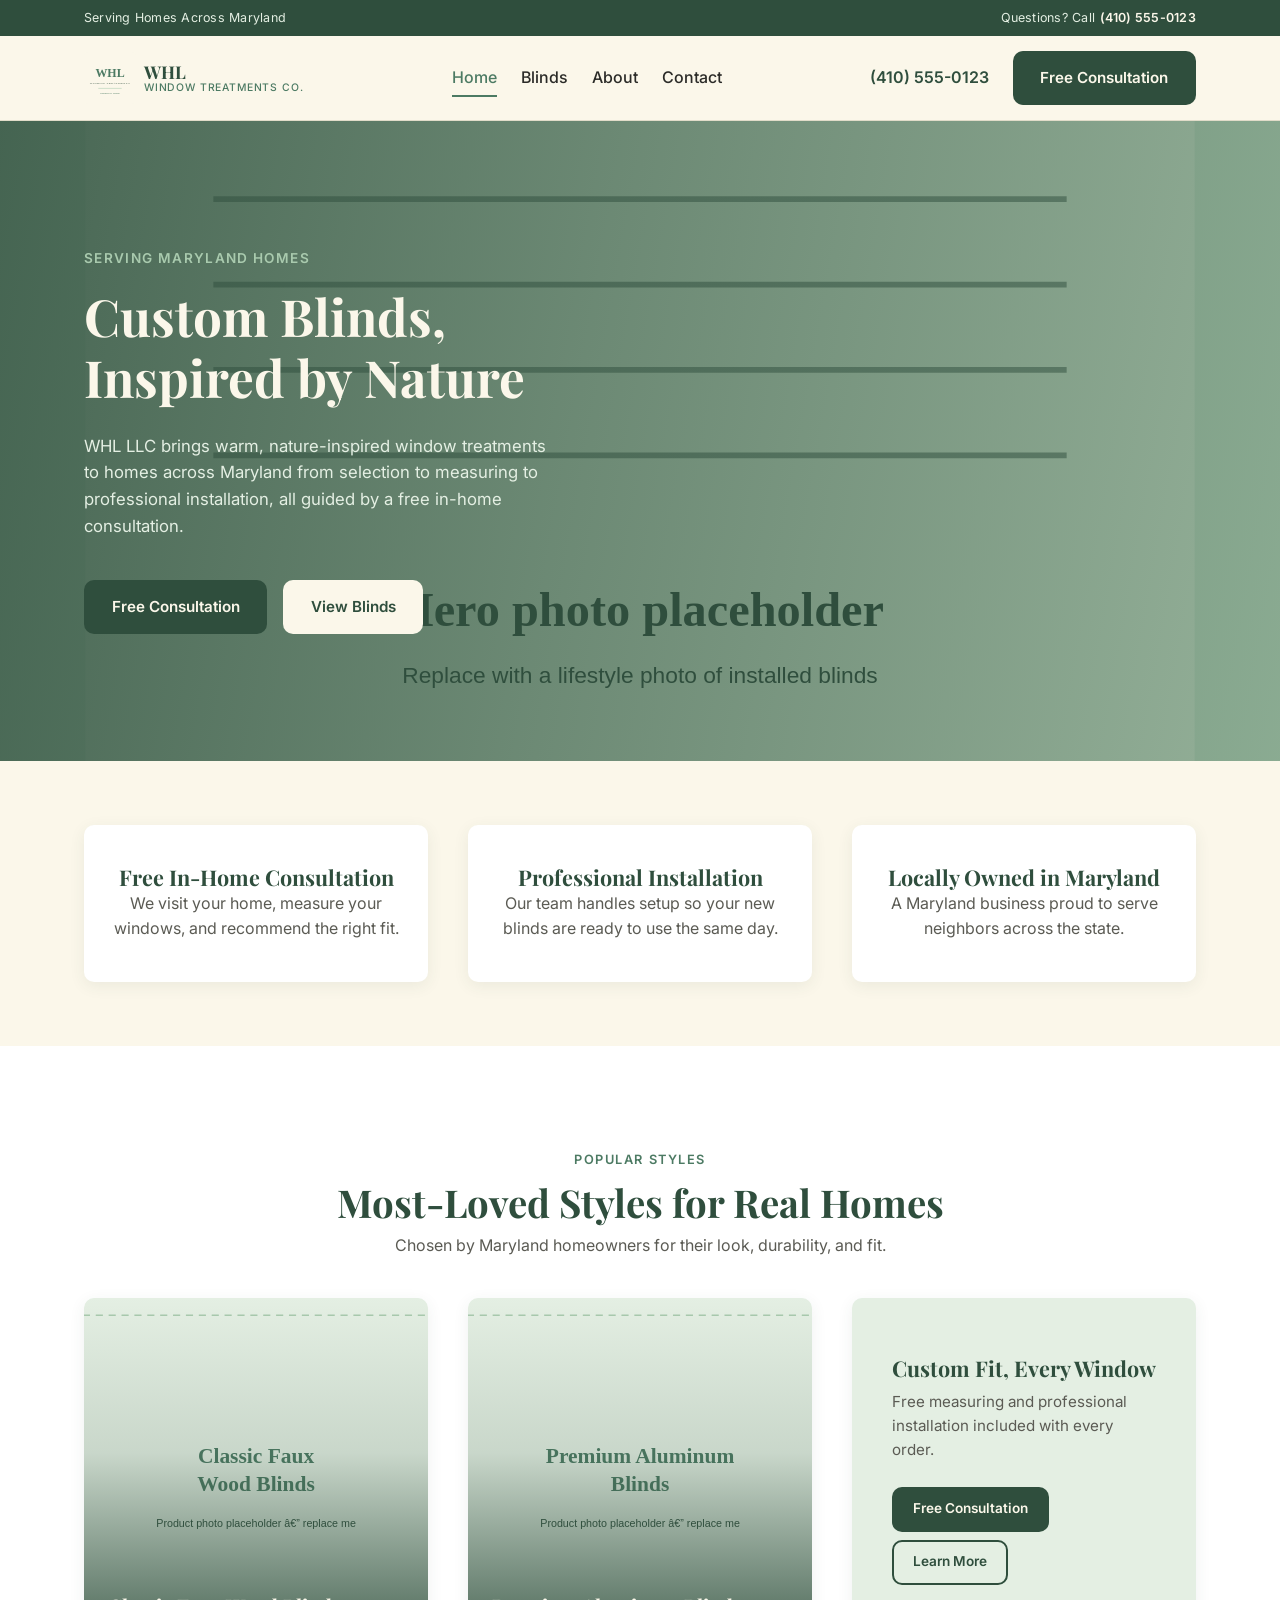
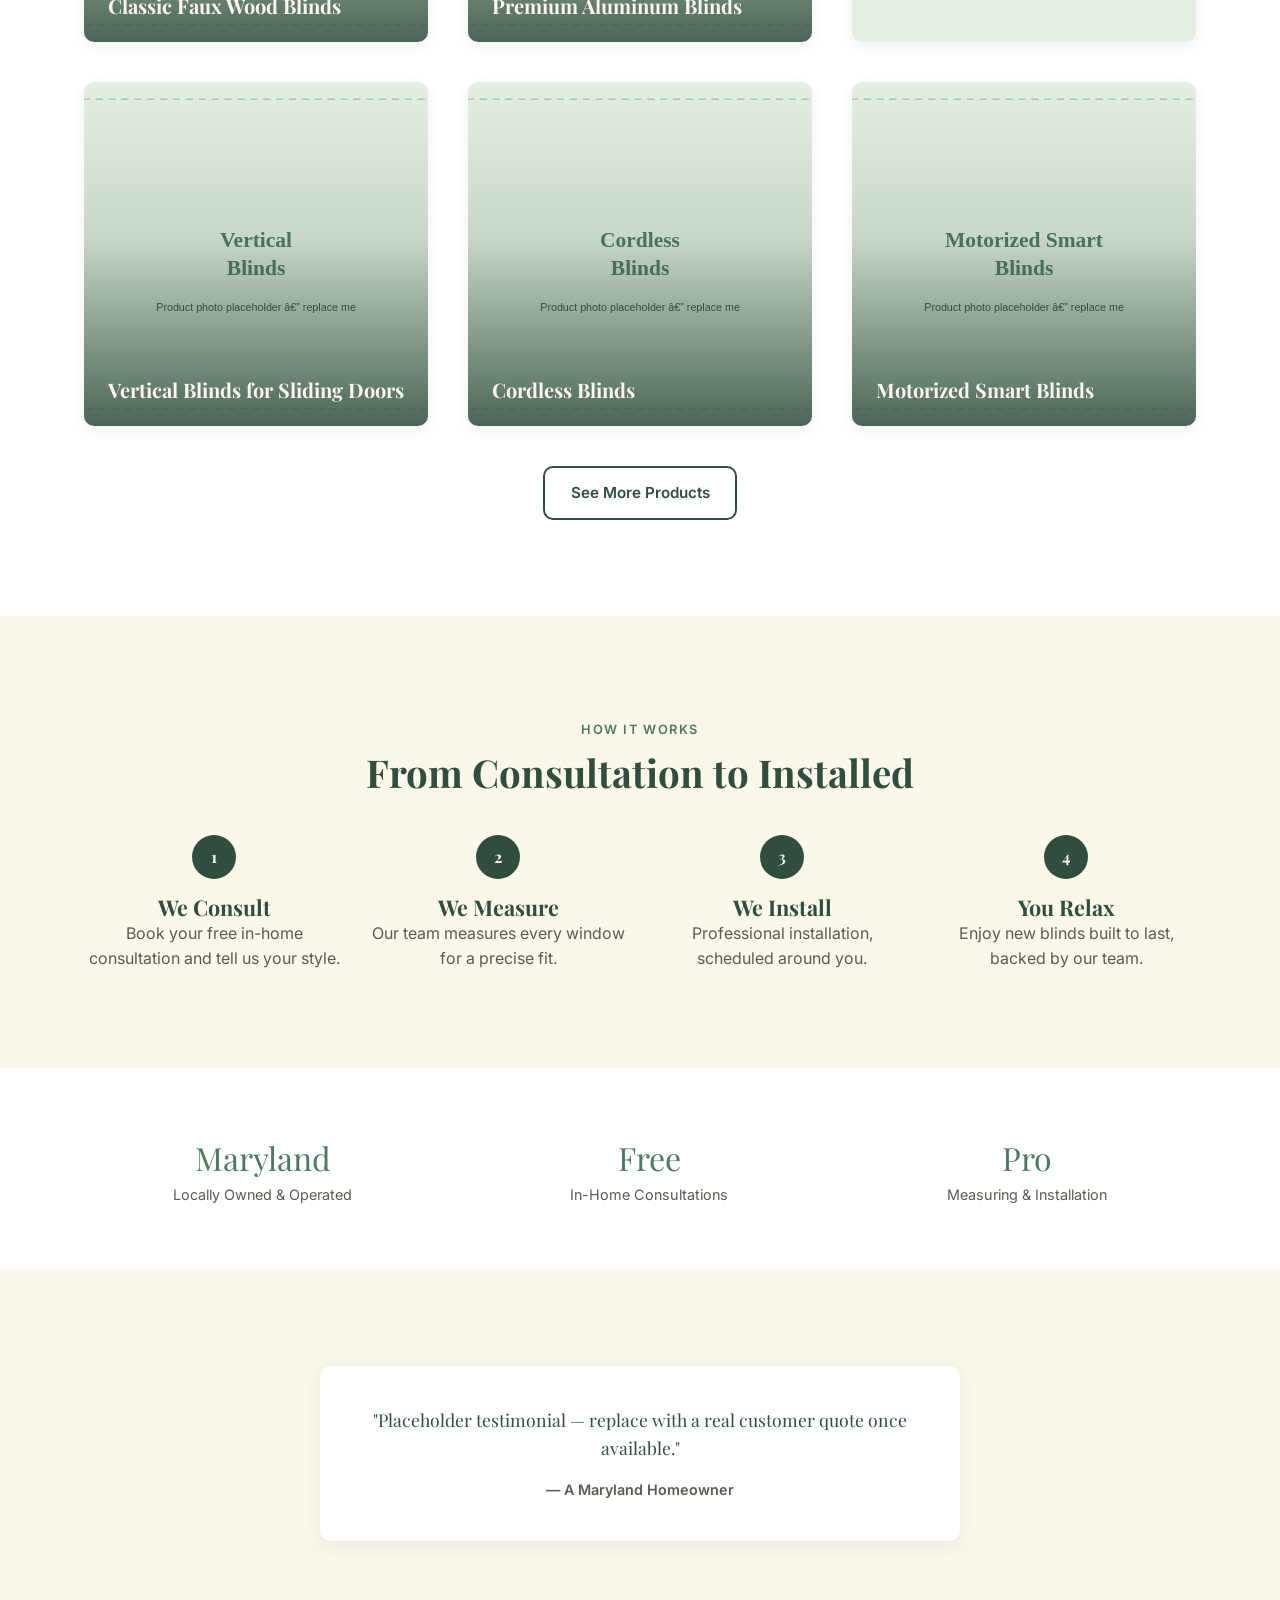
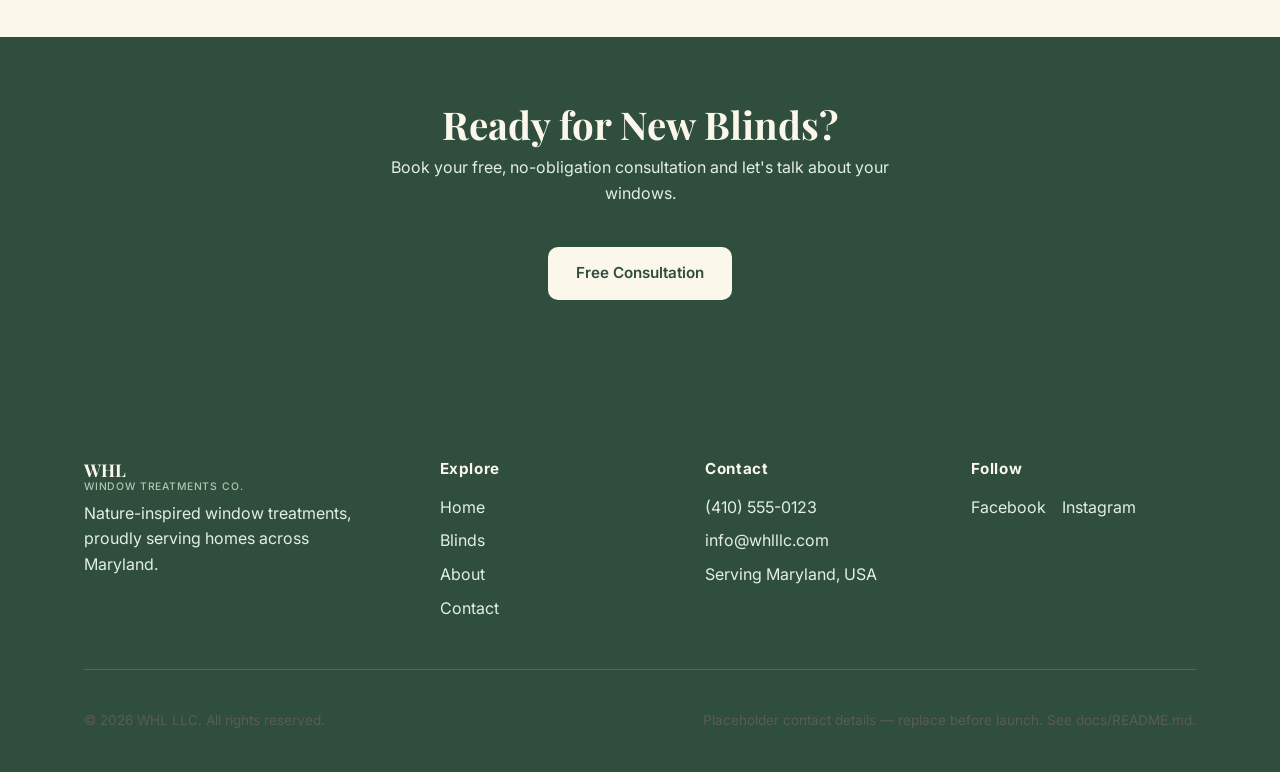
==== index.html @ 447fb85e "Redesign homepage featured section as a photo-tile gallery Replaces the simple product-card grid wit" ====
<!DOCTYPE html>
<html lang="en">
<head>
  <meta charset="UTF-8" />
  <meta name="viewport" content="width=device-width, initial-scale=1.0" />
  <title>WHL LLC | Window Treatments in Maryland</title>
  <meta name="description" content="WHL LLC designs and installs custom blinds for homes across Maryland. Book a free consultation today." />

  <!-- Google Fonts: serif for headings (matches the logo), sans-serif for body copy -->
  <link rel="preconnect" href="https://fonts.googleapis.com" />
  <link href="https://fonts.googleapis.com/css2?family=Playfair+Display:wght@700&family=Inter:wght@400;500;600;700&display=swap" rel="stylesheet" />

  <link rel="icon" href="assets/images/logo/whl-logo.svg" type="image/svg+xml" />
  <link rel="stylesheet" href="css/styles.css" />
</head>
<body>

  <!--
    Shared site header. This exact block is repeated at the top of every
    page (index/products/about/contact) since this is plain HTML with no
    templating. If you edit the nav or logo, update it in all four files.
    See docs/ARCHITECTURE.md for why, and when it's worth switching to a
    templating tool instead.
  -->
  <!--
    Thin utility strip above the header, inspired by the "SUPPORT - LIFETIME
    WARRANTY" bar on reference sites like blindstogo.com. Edit the two
    messages below directly; repeated on every page alongside the header.
  -->
  <div class="topbar">
    <div class="container topbar__inner">
      <span>Serving Homes Across Maryland</span>
      <span>Questions? Call <a href="tel:+14105550123">(410) 555-0123</a></span>
    </div>
  </div>

  <header class="site-header">
    <div class="container site-header__inner">
      <a href="index.html" class="brand">
        <img src="assets/images/logo/whl-logo.svg" alt="WHL LLC logo" />
        <span class="brand-text">WHL<span>Window Treatments Co.</span></span>
      </a>
      <nav class="main-nav" data-open="false">
        <ul>
          <li><a href="index.html">Home</a></li>
          <li><a href="products.html">Blinds</a></li>
          <li><a href="about.html">About</a></li>
          <li><a href="contact.html">Contact</a></li>
        </ul>
      </nav>
      <div class="header-actions">
        <a href="tel:+14105550123" class="header-phone">(410) 555-0123</a>
        <a href="mailto:info@whlllc.com?subject=Free%20Consultation%20Request" class="btn btn--primary">Free Consultation</a>
        <button class="nav-toggle" aria-label="Toggle navigation" aria-expanded="false">
          <svg viewBox="0 0 24 24" fill="none" stroke="currentColor" stroke-width="2" stroke-linecap="round">
            <line x1="3" y1="6" x2="21" y2="6" /><line x1="3" y1="12" x2="21" y2="12" /><line x1="3" y1="18" x2="21" y2="18" />
          </svg>
        </button>
      </div>
    </div>
  </header>

  <main>

    <!--
      Big video hero. The video autoplays muted/looped as a background —
      required by browsers for autoplay to be allowed without a user click.
      `poster` shows while the video downloads (and if video can't load).
      To swap the video later: replace assets/video/hero-curtains.mp4 and
      update the <source> below. See docs/README.md, "Replacing photos".
    -->
    <section class="hero hero--video">
      <video
        class="hero__video"
        autoplay
        muted
        loop
        playsinline
        poster="assets/images/hero/hero-home.svg"
      >
        <source src="assets/video/hero-curtains.mp4" type="video/mp4" />
      </video>
      <div class="hero__video-overlay"></div>
      <div class="container">
        <div class="hero__panel">
          <p class="hero__eyebrow">Serving Maryland Homes</p>
          <h1 class="hero__title">Custom Blinds, Inspired by Nature</h1>
          <p class="hero__text">
            WHL LLC brings warm, nature-inspired window treatments to homes
            across Maryland from selection to measuring to professional
            installation, all guided by a free in-home consultation.
          </p>
          <div class="hero__actions">
            <a href="mailto:info@whlllc.com?subject=Free%20Consultation%20Request" class="btn btn--primary">Free Consultation</a>
            <a href="products.html" class="btn btn--light">View Blinds</a>
          </div>
        </div>
      </div>
    </section>

    <!-- Quick tiles: fast answers to "how do I get started" -->
    <section class="section section--tight">
      <div class="container grid grid--3">
        <div class="card tile-card">
          <h3>Free In-Home Consultation</h3>
          <p>We visit your home, measure your windows, and recommend the right fit.</p>
        </div>
        <div class="card tile-card">
          <h3>Professional Installation</h3>
          <p>Our team handles setup so your new blinds are ready to use the same day.</p>
        </div>
        <div class="card tile-card">
          <h3>Locally Owned in Maryland</h3>
          <p>A Maryland business proud to serve neighbors across the state.</p>
        </div>
      </div>
    </section>

    <!--
      Featured blinds gallery. Rendered by js/products.js (renderFeatured)
      as a 3-column grid of large photo tiles with the name overlaid, plus
      one text-only promo tile mixed in — do not hand-edit tiles here,
      edit data/products.json (or the promo copy in buildPromoTile() inside
      js/products.js) instead. See docs/ADDING_PRODUCTS.md.
    -->
    <section class="section section--white">
      <div class="container">
        <div class="section-heading">
          <p class="eyebrow">Popular Styles</p>
          <h2>Most-Loved Styles for Real Homes</h2>
          <p>Chosen by Maryland homeowners for their look, durability, and fit.</p>
        </div>
        <div id="featured-products" class="grid grid--3">
          <p class="empty-state">Loading products&hellip;</p>
        </div>
        <div style="text-align:center; margin-top: var(--space-lg);">
          <a href="products.html" class="btn btn--secondary">See More Products</a>
        </div>
      </div>
    </section>

    <!-- Process steps -->
    <section class="section">
      <div class="container">
        <div class="section-heading">
          <p class="eyebrow">How It Works</p>
          <h2>From Consultation to Installed</h2>
        </div>
        <div class="process-steps">
          <div class="process-step">
            <div class="process-step__number">1</div>
            <h3>We Consult</h3>
            <p>Book your free in-home consultation and tell us your style.</p>
          </div>
          <div class="process-step">
            <div class="process-step__number">2</div>
            <h3>We Measure</h3>
            <p>Our team measures every window for a precise fit.</p>
          </div>
          <div class="process-step">
            <div class="process-step__number">3</div>
            <h3>We Install</h3>
            <p>Professional installation, scheduled around you.</p>
          </div>
          <div class="process-step">
            <div class="process-step__number">4</div>
            <h3>You Relax</h3>
            <p>Enjoy new blinds built to last, backed by our team.</p>
          </div>
        </div>
      </div>
    </section>

    <!-- Trust strip -->
    <section class="section section--tight section--white">
      <div class="container trust-strip">
        <div class="trust-stat">
          <div class="trust-stat__number">Maryland</div>
          <div class="trust-stat__label">Locally Owned &amp; Operated</div>
        </div>
        <div class="trust-stat">
          <div class="trust-stat__number">Free</div>
          <div class="trust-stat__label">In-Home Consultations</div>
        </div>
        <div class="trust-stat">
          <div class="trust-stat__number">Pro</div>
          <div class="trust-stat__label">Measuring &amp; Installation</div>
        </div>
      </div>
    </section>

    <!-- Testimonial (placeholder — replace with real customer quotes) -->
    <section class="section">
      <div class="container">
        <div class="card testimonial-card" style="max-width:640px; margin:0 auto; text-align:center;">
          <p class="testimonial-card__quote">
            "Placeholder testimonial — replace with a real customer quote once available."
          </p>
          <p class="testimonial-card__author">— A Maryland Homeowner</p>
        </div>
      </div>
    </section>

    <!-- CTA band before the footer -->
    <section class="cta-band">
      <div class="container">
        <h2>Ready for New Blinds?</h2>
        <p>Book your free, no-obligation consultation and let's talk about your windows.</p>
        <a href="mailto:info@whlllc.com?subject=Free%20Consultation%20Request" class="btn btn--light">Free Consultation</a>
      </div>
    </section>

  </main>

  <!--
    Shared site footer, repeated on every page (see note on the header
    above about why this is duplicated in plain HTML).
  -->
  <footer class="site-footer">
    <div class="container">
      <div class="footer-grid">
        <div class="footer-brand">
          <div class="brand-text" style="color: var(--color-cream);">WHL <span style="color: var(--color-sage);">Window Treatments Co.</span></div>
          <p>Nature-inspired window treatments, proudly serving homes across Maryland.</p>
        </div>
        <div>
          <h4>Explore</h4>
          <ul>
            <li><a href="index.html">Home</a></li>
            <li><a href="products.html">Blinds</a></li>
            <li><a href="about.html">About</a></li>
            <li><a href="contact.html">Contact</a></li>
          </ul>
        </div>
        <div>
          <h4>Contact</h4>
          <ul>
            <li><a href="tel:+14105550123">(410) 555-0123</a></li>
            <li><a href="mailto:info@whlllc.com">info@whlllc.com</a></li>
            <li>Serving Maryland, USA</li>
          </ul>
        </div>
        <div>
          <h4>Follow</h4>
          <ul class="social-links">
            <li><a href="#" aria-label="Facebook">Facebook</a></li>
            <li><a href="#" aria-label="Instagram">Instagram</a></li>
          </ul>
        </div>
      </div>
      <div class="footer-bottom">
        <p>&copy; 2026 WHL LLC. All rights reserved.</p>
        <p>Placeholder contact details — replace before launch. See docs/README.md.</p>
      </div>
    </div>
  </footer>

  <script src="js/main.js"></script>
  <script src="js/products.js"></script>
</body>
</html>
---- css/styles.css ----
/* =========================================================================
   WHL LLC — Stylesheet
   -------------------------------------------------------------------------
   How this file is organized (search for these headers):
     1. Design tokens (colors, fonts, spacing)  — edit brand look here
     2. Reset & base element styles
     3. Layout helpers (container, section spacing, grid)
     4. Header / navigation
     5. Buttons & form elements
     6. Hero banner
     7. Cards (product cards, tile cards)
     8. Process steps / trust strip / testimonials
     9. Footer
    10. Responsive breakpoints

   This is one shared stylesheet used by every page (index, products, about,
   contact) so a change here updates the whole site at once.
   ========================================================================= */

/* -------------------------------------------------------------------------
   1. Design tokens
   Change these variables to re-theme the entire site. They come from the
   WHL logo: cream background, sage/forest greens.
   ------------------------------------------------------------------------- */
:root {
  /* Brand colors */
  --color-cream: #fbf7ea;
  --color-white: #ffffff;
  --color-sage: #a9caae;
  --color-sage-light: #e4efe3;
  --color-forest: #4c7a63;
  --color-deep: #2f4e3d;
  --color-text: #2b2b28;
  --color-text-muted: #5b5b54;
  --color-border: #e1dcc9;

  /* Typography */
  --font-heading: "Playfair Display", Georgia, "Times New Roman", serif;
  --font-body: "Inter", -apple-system, BlinkMacSystemFont, "Segoe UI",
    Roboto, Helvetica, Arial, sans-serif;

  /* Spacing scale */
  --space-xs: 0.5rem;
  --space-sm: 1rem;
  --space-md: 1.5rem;
  --space-lg: 2.5rem;
  --space-xl: 4rem;
  --space-2xl: 6rem;

  /* Layout */
  --container-width: 1160px;
  --radius: 10px;
  --shadow-card: 0 4px 16px rgba(47, 78, 61, 0.08);
  --shadow-hover: 0 10px 28px rgba(47, 78, 61, 0.16);
  --header-height: 84px;
}

/* -------------------------------------------------------------------------
   2. Reset & base element styles
   ------------------------------------------------------------------------- */
* {
  margin: 0;
  padding: 0;
  box-sizing: border-box;
}

html {
  scroll-behavior: smooth;
}

body {
  font-family: var(--font-body);
  color: var(--color-text);
  background-color: var(--color-cream);
  line-height: 1.6;
  -webkit-font-smoothing: antialiased;
}

img {
  max-width: 100%;
  display: block;
}

a {
  color: inherit;
  text-decoration: none;
}

ul {
  list-style: none;
}

h1,
h2,
h3,
h4 {
  font-family: var(--font-heading);
  color: var(--color-deep);
  line-height: 1.2;
  font-weight: 700;
}

h1 {
  font-size: clamp(2.25rem, 4vw, 3.25rem);
}

h2 {
  font-size: clamp(1.75rem, 3vw, 2.5rem);
}

h3 {
  font-size: 1.35rem;
}

p {
  color: var(--color-text-muted);
}

/* Utility: visually-hidden but still readable by screen readers */
.visually-hidden {
  position: absolute;
  width: 1px;
  height: 1px;
  overflow: hidden;
  clip: rect(0, 0, 0, 0);
  white-space: nowrap;
}

/* -------------------------------------------------------------------------
   3. Layout helpers
   ------------------------------------------------------------------------- */
.container {
  width: 100%;
  max-width: var(--container-width);
  margin: 0 auto;
  padding: 0 var(--space-md);
}

.section {
  padding: var(--space-2xl) 0;
}

.section--tight {
  padding: var(--space-xl) 0;
}

.section--white {
  background-color: var(--color-white);
}

.section-heading {
  text-align: center;
  max-width: 640px;
  margin: 0 auto var(--space-lg);
}

.section-heading p {
  margin-top: var(--space-xs);
}

.eyebrow {
  display: inline-block;
  font-family: var(--font-body);
  font-size: 0.8rem;
  font-weight: 600;
  letter-spacing: 0.12em;
  text-transform: uppercase;
  color: var(--color-forest);
  margin-bottom: var(--space-xs);
}

.grid {
  display: grid;
  gap: var(--space-lg);
}

.grid--2 {
  grid-template-columns: repeat(2, 1fr);
}

.grid--3 {
  grid-template-columns: repeat(3, 1fr);
}

.grid--4 {
  grid-template-columns: repeat(4, 1fr);
}

/* -------------------------------------------------------------------------
   4. Header / navigation
   ------------------------------------------------------------------------- */

/* Thin utility strip above the header (service area + phone/warranty note) */
.topbar {
  background-color: var(--color-deep);
  color: var(--color-sage-light);
  font-size: 0.78rem;
  letter-spacing: 0.02em;
}

.topbar__inner {
  display: flex;
  justify-content: space-between;
  align-items: center;
  padding: 0.5rem var(--space-md);
  gap: var(--space-sm);
}

.topbar a {
  color: var(--color-cream);
  font-weight: 600;
}

.topbar a:hover {
  text-decoration: underline;
}

.site-header {
  position: sticky;
  top: 0;
  z-index: 100;
  background-color: var(--color-cream);
  border-bottom: 1px solid var(--color-border);
}

.site-header__inner {
  display: flex;
  align-items: center;
  justify-content: space-between;
  height: var(--header-height);
  gap: var(--space-md);
}

.brand {
  display: flex;
  align-items: center;
  gap: var(--space-xs);
  flex-shrink: 0;
}

.brand img {
  height: 52px;
  width: auto;
}

.brand-text {
  font-family: var(--font-heading);
  font-weight: 700;
  font-size: 1.1rem;
  color: var(--color-deep);
  line-height: 1.15;
}

.brand-text span {
  display: block;
  font-family: var(--font-body);
  font-weight: 500;
  font-size: 0.65rem;
  letter-spacing: 0.08em;
  text-transform: uppercase;
  color: var(--color-forest);
}

.main-nav {
  display: flex;
  align-items: center;
  gap: var(--space-lg);
}

.main-nav ul {
  display: flex;
  gap: var(--space-md);
}

.main-nav a {
  font-weight: 500;
  padding: var(--space-xs) 0;
  border-bottom: 2px solid transparent;
  transition: border-color 0.2s ease, color 0.2s ease;
}

.main-nav a:hover,
.main-nav a[aria-current="page"] {
  color: var(--color-forest);
  border-bottom-color: var(--color-forest);
}

.header-actions {
  display: flex;
  align-items: center;
  gap: var(--space-md);
}

.header-phone {
  font-weight: 600;
  color: var(--color-deep);
  white-space: nowrap;
}

.nav-toggle {
  display: none;
  background: none;
  border: none;
  cursor: pointer;
  padding: var(--space-xs);
}

.nav-toggle svg {
  width: 28px;
  height: 28px;
  stroke: var(--color-deep);
}

/* -------------------------------------------------------------------------
   5. Buttons & form elements
   ------------------------------------------------------------------------- */
.btn {
  display: inline-flex;
  align-items: center;
  justify-content: center;
  gap: 0.5rem;
  font-family: var(--font-body);
  font-weight: 600;
  font-size: 0.95rem;
  padding: 0.8rem 1.6rem;
  border-radius: var(--radius);
  border: 2px solid transparent;
  cursor: pointer;
  transition: transform 0.15s ease, box-shadow 0.15s ease,
    background-color 0.15s ease;
  white-space: nowrap;
}

.btn:hover {
  transform: translateY(-1px);
}

.btn--primary {
  background-color: var(--color-deep);
  color: var(--color-cream);
}

.btn--primary:hover {
  background-color: var(--color-forest);
  box-shadow: var(--shadow-hover);
}

.btn--secondary {
  background-color: transparent;
  border-color: var(--color-deep);
  color: var(--color-deep);
}

.btn--secondary:hover {
  background-color: var(--color-deep);
  color: var(--color-cream);
}

.btn--light {
  background-color: var(--color-cream);
  color: var(--color-deep);
}

.btn--light:hover {
  background-color: var(--color-white);
  box-shadow: var(--shadow-hover);
}

.btn--block {
  width: 100%;
}

.form-field {
  display: flex;
  flex-direction: column;
  gap: 0.35rem;
  margin-bottom: var(--space-md);
}

.form-field label {
  font-weight: 600;
  font-size: 0.9rem;
  color: var(--color-deep);
}

.form-field input,
.form-field select,
.form-field textarea {
  font-family: var(--font-body);
  font-size: 1rem;
  padding: 0.7rem 0.9rem;
  border: 1px solid var(--color-border);
  border-radius: var(--radius);
  background-color: var(--color-white);
  color: var(--color-text);
}

.form-field input:focus,
.form-field select:focus,
.form-field textarea:focus {
  outline: 2px solid var(--color-sage);
  outline-offset: 1px;
}

/* -------------------------------------------------------------------------
   6. Hero banner
   ------------------------------------------------------------------------- */
.hero {
  background: linear-gradient(135deg, var(--color-sage-light) 0%, var(--color-cream) 60%);
  overflow: hidden;
}

.hero__inner {
  display: grid;
  grid-template-columns: 1.1fr 1fr;
  align-items: center;
  gap: var(--space-xl);
  padding: var(--space-2xl) 0;
}

.hero__eyebrow {
  color: var(--color-forest);
  font-weight: 600;
  letter-spacing: 0.1em;
  text-transform: uppercase;
  font-size: 0.85rem;
  margin-bottom: var(--space-sm);
}

.hero__title {
  margin-bottom: var(--space-md);
}

.hero__text {
  max-width: 480px;
  margin-bottom: var(--space-lg);
  font-size: 1.05rem;
}

.hero__actions {
  display: flex;
  gap: var(--space-sm);
  flex-wrap: wrap;
}

.hero__media img {
  border-radius: var(--radius);
  box-shadow: var(--shadow-card);
}

/* Big video hero (homepage). The video sits behind everything as a full-
   bleed background; a dark gradient overlay keeps the text readable
   regardless of what's playing underneath. */
.hero--video {
  position: relative;
  min-height: 640px;
  display: flex;
  align-items: center;
  overflow: hidden;
  background-color: var(--color-deep); /* shows briefly while the video loads */
}

.hero__video {
  position: absolute;
  inset: 0;
  width: 100%;
  height: 100%;
  object-fit: cover;
  z-index: 0;
}

.hero__video-overlay {
  position: absolute;
  inset: 0;
  z-index: 1;
  background: linear-gradient(
    100deg,
    rgba(47, 78, 61, 0.82) 0%,
    rgba(47, 78, 61, 0.55) 45%,
    rgba(47, 78, 61, 0.25) 100%
  );
}

.hero--video .container {
  position: relative;
  z-index: 2;
}

.hero__panel {
  max-width: 560px;
  padding: var(--space-lg) 0;
}

.hero--video .hero__eyebrow {
  color: var(--color-sage);
}

.hero--video .hero__title,
.hero--video .hero__title * {
  color: var(--color-cream);
}

.hero--video .hero__text {
  color: var(--color-sage-light);
}

/* Page header used on non-home pages (products/about/contact) */
.page-header {
  padding: var(--space-xl) 0 var(--space-lg);
  text-align: center;
  background-color: var(--color-sage-light);
}

.page-header p {
  max-width: 560px;
  margin: var(--space-xs) auto 0;
}

/* -------------------------------------------------------------------------
   7. Cards
   ------------------------------------------------------------------------- */
.card {
  background-color: var(--color-white);
  border-radius: var(--radius);
  box-shadow: var(--shadow-card);
  overflow: hidden;
  transition: box-shadow 0.2s ease, transform 0.2s ease;
}

.card:hover {
  box-shadow: var(--shadow-hover);
  transform: translateY(-3px);
}

/* Product card: image + name + description + price + CTAs */
.product-card__image {
  aspect-ratio: 4 / 3;
  width: 100%;
  object-fit: cover;
  background-color: var(--color-sage-light);
}

.product-card__body {
  padding: var(--space-md);
}

.product-card__category {
  font-size: 0.75rem;
  font-weight: 600;
  letter-spacing: 0.08em;
  text-transform: uppercase;
  color: var(--color-forest);
}

.product-card__name {
  margin: 0.35rem 0 0.5rem;
  font-size: 1.15rem;
}

.product-card__price {
  display: block;
  font-weight: 600;
  color: var(--color-deep);
  margin: 0.6rem 0 var(--space-sm);
}

.product-card__actions {
  display: flex;
  gap: var(--space-xs);
}

/* -------------------------------------------------------------------------
   Homepage style gallery (bento-style grid of large photo tiles with the
   product name overlaid at the bottom, plus one text-only promo tile).
   Used only on the homepage's "Featured Blinds" section — the full
   catalog on products.html keeps using .product-card, which shows price
   and description too.
   ------------------------------------------------------------------------- */
.gallery-tile {
  position: relative;
  aspect-ratio: 1 / 1;
  border-radius: var(--radius);
  overflow: hidden;
  box-shadow: var(--shadow-card);
}

.gallery-tile img {
  position: absolute;
  inset: 0;
  width: 100%;
  height: 100%;
  object-fit: cover;
  transition: transform 0.4s ease;
}

.gallery-tile:hover img {
  transform: scale(1.06);
}

.gallery-tile__overlay {
  position: absolute;
  inset: 0;
  background: linear-gradient(
    to top,
    rgba(47, 78, 61, 0.85) 0%,
    rgba(47, 78, 61, 0.15) 55%,
    rgba(47, 78, 61, 0) 100%
  );
}

.gallery-tile__label {
  position: absolute;
  left: 0;
  right: 0;
  bottom: 0;
  padding: var(--space-md);
  font-family: var(--font-heading);
  font-size: 1.25rem;
  color: var(--color-cream);
}

/* The one non-photo tile in the grid: a promo card in the same footprint */
.gallery-tile--promo {
  background-color: var(--color-sage-light);
  padding: var(--space-lg);
  display: flex;
  flex-direction: column;
  justify-content: center;
}

.gallery-tile--promo h3 {
  margin-bottom: var(--space-xs);
}

.gallery-tile--promo p {
  margin-bottom: var(--space-md);
  font-size: 0.95rem;
}

.gallery-tile--promo .btn {
  padding: 0.6rem 1.2rem;
  font-size: 0.85rem;
}

.gallery-tile--promo__actions {
  display: flex;
  gap: var(--space-xs);
  flex-wrap: wrap;
}

/* Simple icon/tile card used for "Why choose WHL" and quick-action rows */
.tile-card {
  text-align: center;
  padding: var(--space-lg) var(--space-md);
}

.tile-card__icon {
  width: 48px;
  height: 48px;
  margin: 0 auto var(--space-sm);
  color: var(--color-forest);
}

/* Category filter pills on the products page */
.filter-bar {
  display: flex;
  gap: var(--space-xs);
  flex-wrap: wrap;
  justify-content: center;
  margin-bottom: var(--space-lg);
}

.filter-pill {
  padding: 0.5rem 1.1rem;
  border-radius: 999px;
  border: 1px solid var(--color-border);
  background-color: var(--color-white);
  font-size: 0.9rem;
  font-weight: 500;
  cursor: pointer;
  transition: background-color 0.15s ease, color 0.15s ease;
}

.filter-pill:hover {
  border-color: var(--color-forest);
}

.filter-pill[aria-pressed="true"] {
  background-color: var(--color-deep);
  color: var(--color-cream);
  border-color: var(--color-deep);
}

.empty-state {
  text-align: center;
  padding: var(--space-xl) 0;
  color: var(--color-text-muted);
}

/* -------------------------------------------------------------------------
   8. Process steps / trust strip / testimonials
   ------------------------------------------------------------------------- */
.process-steps {
  display: grid;
  grid-template-columns: repeat(4, 1fr);
  gap: var(--space-md);
  counter-reset: step;
}

.process-step {
  text-align: center;
  position: relative;
}

.process-step__number {
  width: 44px;
  height: 44px;
  display: flex;
  align-items: center;
  justify-content: center;
  margin: 0 auto var(--space-sm);
  border-radius: 50%;
  background-color: var(--color-deep);
  color: var(--color-cream);
  font-family: var(--font-heading);
  font-weight: 700;
}

.trust-strip {
  display: flex;
  justify-content: space-around;
  flex-wrap: wrap;
  gap: var(--space-lg);
  text-align: center;
}

.trust-stat__number {
  font-family: var(--font-heading);
  font-size: 2rem;
  color: var(--color-forest);
}

.trust-stat__label {
  font-size: 0.9rem;
  color: var(--color-text-muted);
}

.testimonial-card {
  padding: var(--space-lg);
}

.testimonial-card__quote {
  font-family: var(--font-heading);
  font-size: 1.1rem;
  color: var(--color-deep);
  margin-bottom: var(--space-sm);
}

.testimonial-card__author {
  font-weight: 600;
  font-size: 0.9rem;
  color: var(--color-text-muted);
}

/* CTA band (used before footer to push "Free Consultation") */
.cta-band {
  background-color: var(--color-deep);
  color: var(--color-cream);
  text-align: center;
  padding: var(--space-xl) 0;
}

.cta-band h2 {
  color: var(--color-cream);
}

.cta-band p {
  color: var(--color-sage-light);
  max-width: 520px;
  margin: var(--space-xs) auto var(--space-lg);
}

/* -------------------------------------------------------------------------
   9. Footer
   ------------------------------------------------------------------------- */
.site-footer {
  background-color: var(--color-deep);
  color: var(--color-sage-light);
  padding: var(--space-2xl) 0 var(--space-lg);
}

.footer-grid {
  display: grid;
  grid-template-columns: 1.4fr 1fr 1fr 1fr;
  gap: var(--space-lg);
  padding-bottom: var(--space-lg);
  border-bottom: 1px solid rgba(255, 255, 255, 0.15);
}

.footer-grid h4 {
  color: var(--color-cream);
  font-family: var(--font-body);
  font-size: 0.95rem;
  letter-spacing: 0.04em;
  margin-bottom: var(--space-sm);
}

.footer-grid ul li {
  margin-bottom: 0.5rem;
}

.footer-grid a:hover {
  color: var(--color-white);
  text-decoration: underline;
}

.footer-brand p {
  color: var(--color-sage-light);
  max-width: 280px;
  margin-top: var(--space-xs);
}

.footer-bottom {
  display: flex;
  justify-content: space-between;
  align-items: center;
  flex-wrap: wrap;
  gap: var(--space-sm);
  padding-top: var(--space-lg);
  font-size: 0.85rem;
}

.social-links {
  display: flex;
  gap: var(--space-sm);
}

/* -------------------------------------------------------------------------
   10. Responsive breakpoints
   ------------------------------------------------------------------------- */
@media (max-width: 960px) {
  .grid--4 {
    grid-template-columns: repeat(2, 1fr);
  }

  .grid--3 {
    grid-template-columns: repeat(2, 1fr);
  }

  .process-steps {
    grid-template-columns: repeat(2, 1fr);
    gap: var(--space-lg);
  }

  .footer-grid {
    grid-template-columns: 1fr 1fr;
  }

  .hero__inner {
    grid-template-columns: 1fr;
    text-align: center;
  }

  .hero__text {
    margin: 0 auto var(--space-lg);
  }

  .hero__actions {
    justify-content: center;
  }

  .hero--video {
    min-height: 520px;
  }

  .hero__panel {
    max-width: 100%;
    text-align: center;
    margin: 0 auto;
  }
}

@media (max-width: 720px) {
  .main-nav {
    position: fixed;
    inset: var(--header-height) 0 0 0;
    background-color: var(--color-cream);
    flex-direction: column;
    align-items: flex-start;
    padding: var(--space-lg) var(--space-md);
    transform: translateX(100%);
    transition: transform 0.25s ease;
    overflow-y: auto;
  }

  .main-nav[data-open="true"] {
    transform: translateX(0);
  }

  .main-nav ul {
    flex-direction: column;
    width: 100%;
    gap: var(--space-sm);
  }

  .header-phone {
    display: none;
  }

  .nav-toggle {
    display: inline-flex;
  }

  .grid--2,
  .grid--3,
  .grid--4 {
    grid-template-columns: 1fr;
  }

  .process-steps {
    grid-template-columns: 1fr;
  }

  .footer-grid {
    grid-template-columns: 1fr;
  }
}
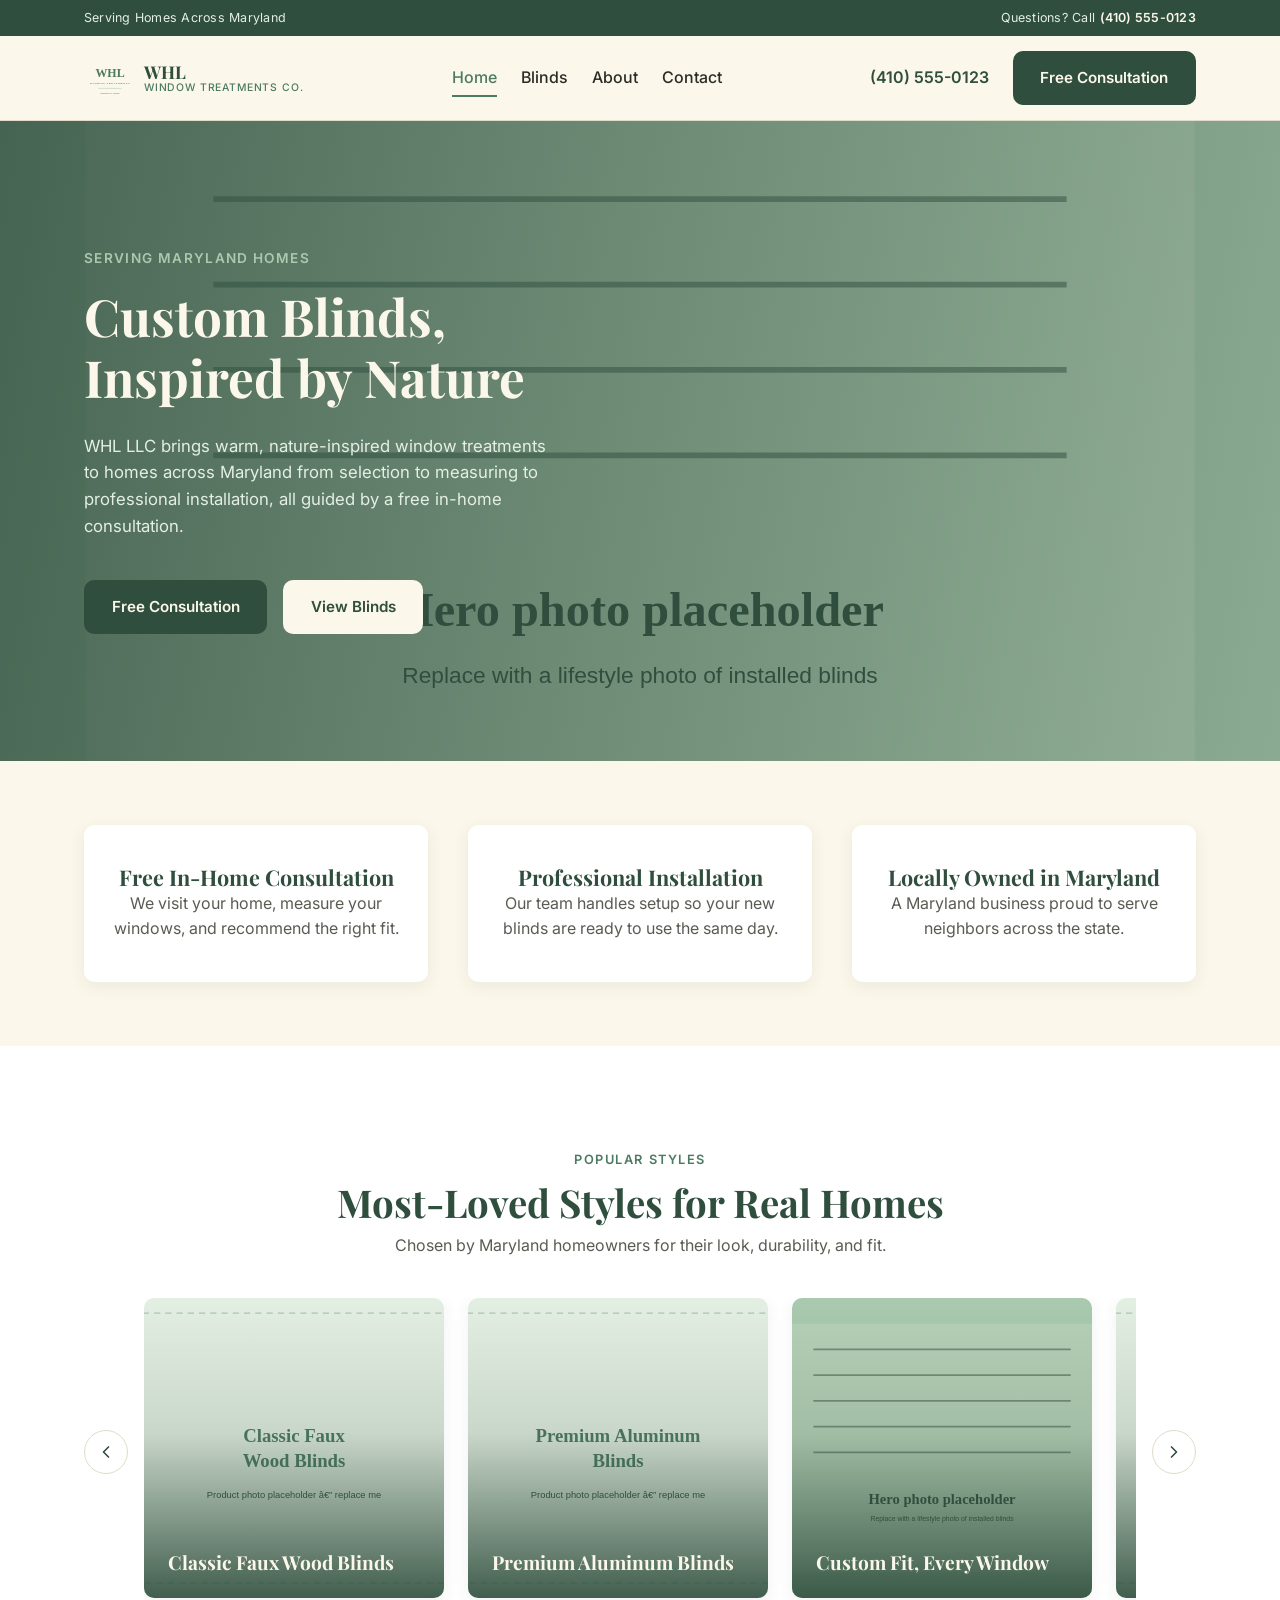
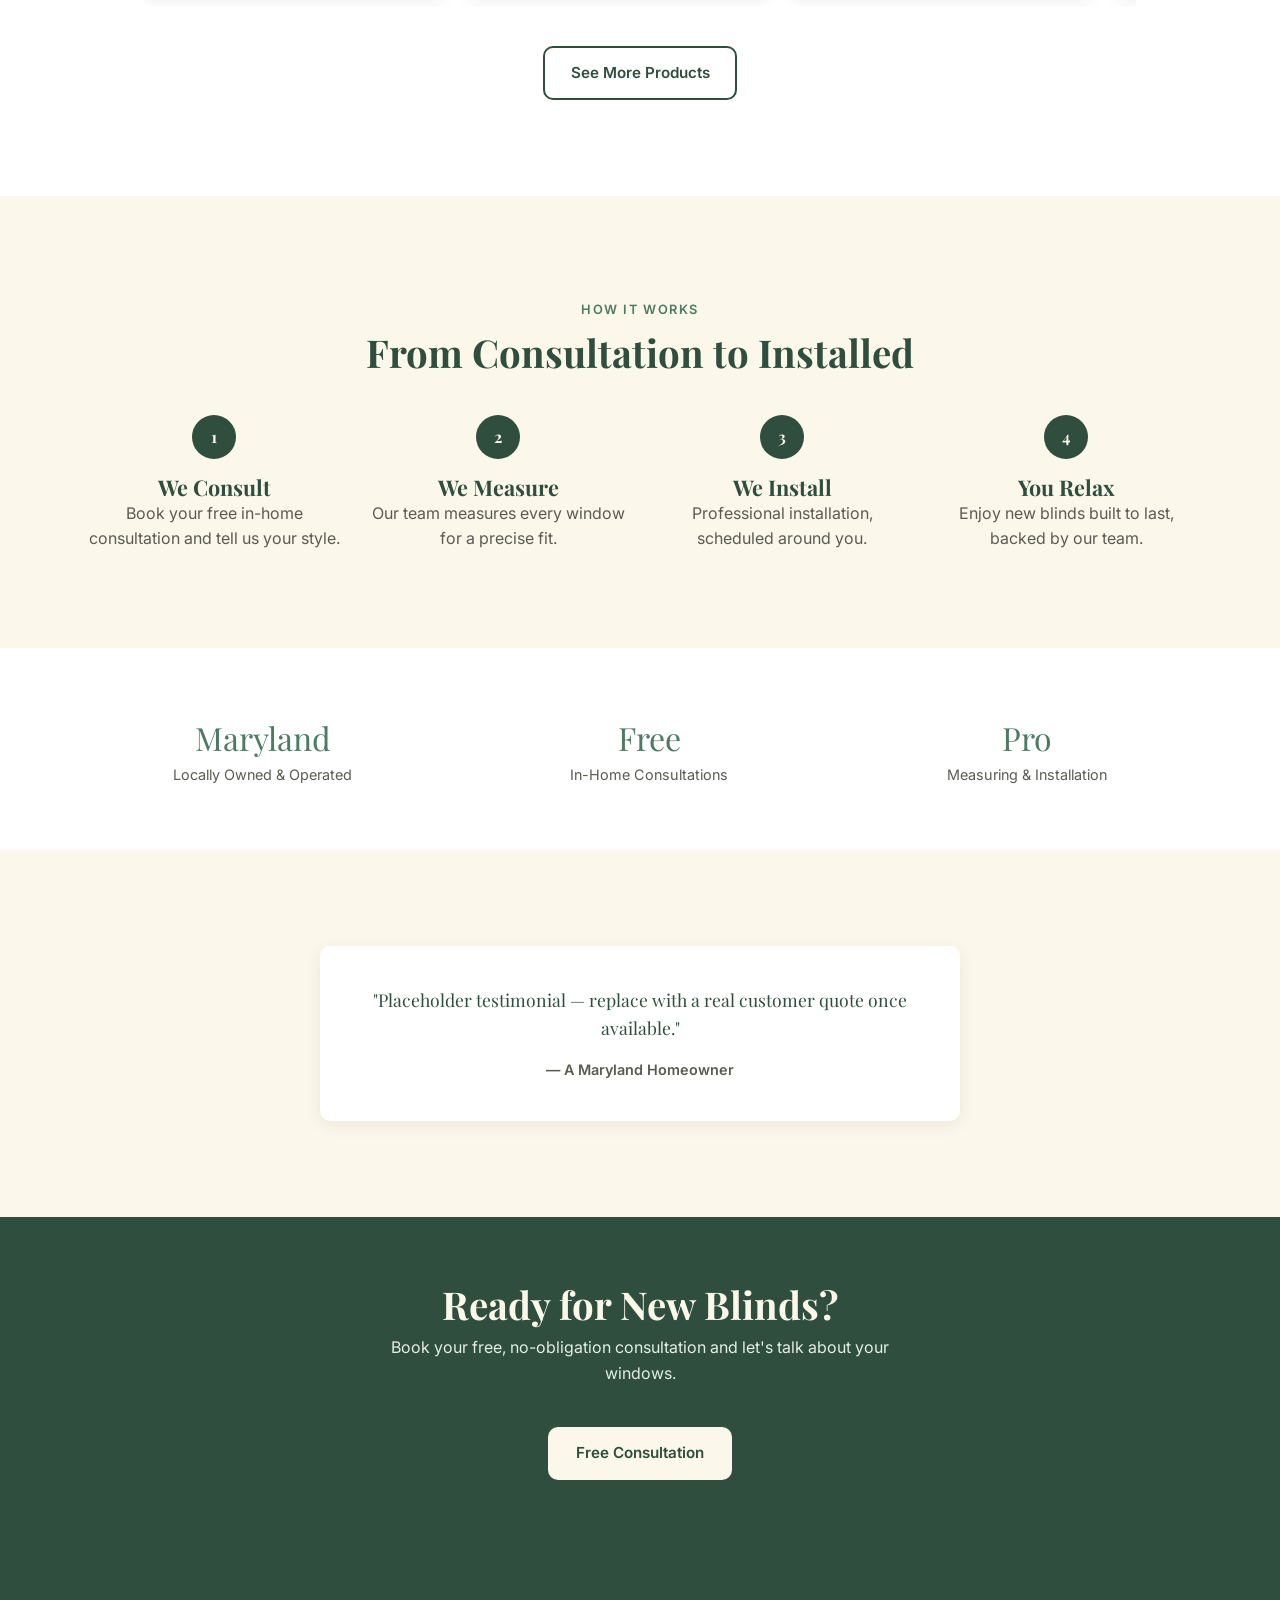
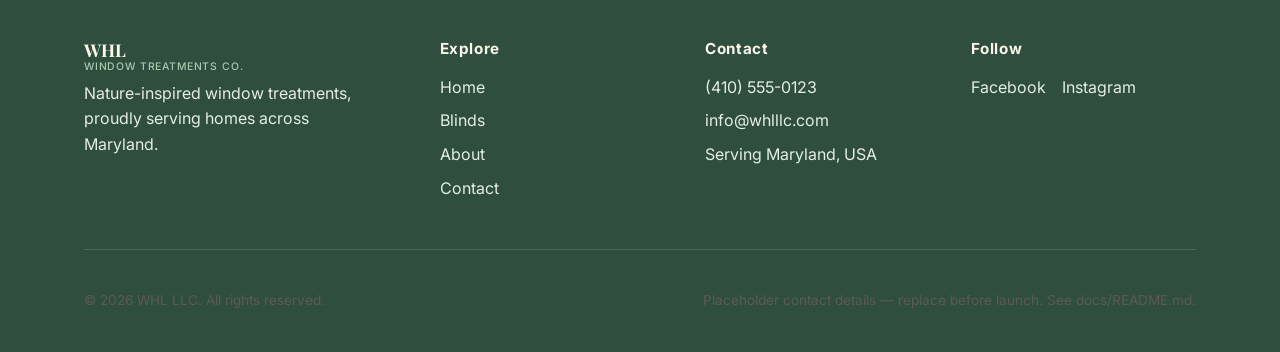
==== commit 2acf1457: "Turn featured styles gallery into a hover-reveal carousel Tiles now show only their name by default;" ====
--- a/index.html
+++ b/index.html
@@ -117,11 +117,14 @@
     </section>
 
     <!--
-      Featured blinds gallery. Rendered by js/products.js (renderFeatured)
-      as a 3-column grid of large photo tiles with the name overlaid, plus
-      one text-only promo tile mixed in — do not hand-edit tiles here,
-      edit data/products.json (or the promo copy in buildPromoTile() inside
-      js/products.js) instead. See docs/ADDING_PRODUCTS.md.
+      Featured styles carousel. Rendered by js/products.js
+      (renderFeatured) as a horizontally-scrolling row of large photo
+      tiles — hover or focus a tile to reveal its description and two
+      buttons. One promo tile is mixed in alongside the real products.
+      Do not hand-edit tiles here: edit data/products.json (or the promo
+      copy in buildPromoTile() inside js/products.js) instead. See
+      docs/ADDING_PRODUCTS.md. The prev/next arrows are wired up by
+      setupCarousels() in js/main.js.
     -->
     <section class="section section--white">
       <div class="container">
@@ -130,8 +133,20 @@
           <h2>Most-Loved Styles for Real Homes</h2>
           <p>Chosen by Maryland homeowners for their look, durability, and fit.</p>
         </div>
-        <div id="featured-products" class="grid grid--3">
-          <p class="empty-state">Loading products&hellip;</p>
+        <div class="gallery-carousel">
+          <button type="button" class="carousel-arrow carousel-arrow--prev" aria-label="Scroll to previous styles">
+            <svg viewBox="0 0 24 24" fill="none" stroke="currentColor" stroke-width="2" stroke-linecap="round" stroke-linejoin="round">
+              <polyline points="15 18 9 12 15 6" />
+            </svg>
+          </button>
+          <div id="featured-products" class="gallery-track">
+            <p class="empty-state">Loading products&hellip;</p>
+          </div>
+          <button type="button" class="carousel-arrow carousel-arrow--next" aria-label="Scroll to next styles">
+            <svg viewBox="0 0 24 24" fill="none" stroke="currentColor" stroke-width="2" stroke-linecap="round" stroke-linejoin="round">
+              <polyline points="9 18 15 12 9 6" />
+            </svg>
+          </button>
         </div>
         <div style="text-align:center; margin-top: var(--space-lg);">
           <a href="products.html" class="btn btn--secondary">See More Products</a>
--- a/css/styles.css
+++ b/css/styles.css
@@ -570,18 +570,68 @@
 }
 
 /* -------------------------------------------------------------------------
-   Homepage style gallery (bento-style grid of large photo tiles with the
-   product name overlaid at the bottom, plus one text-only promo tile).
-   Used only on the homepage's "Featured Blinds" section — the full
-   catalog on products.html keeps using .product-card, which shows price
-   and description too.
-   ------------------------------------------------------------------------- */
+   Homepage "Featured Styles" carousel: a horizontally-scrolling row of
+   large photo tiles. Each tile always shows its name; hovering (or
+   focusing, for keyboard users) reveals a description and two buttons
+   over the photo. Used only on the homepage — the full catalog on
+   products.html keeps using .product-card instead, which shows price and
+   description without needing a hover.
+   ------------------------------------------------------------------------- */
+.gallery-carousel {
+  display: flex;
+  align-items: center;
+  gap: var(--space-sm);
+}
+
+.gallery-track {
+  display: flex;
+  gap: var(--space-md);
+  flex: 1;
+  overflow-x: auto;
+  scroll-snap-type: x mandatory;
+  scroll-behavior: smooth;
+  padding-bottom: var(--space-xs);
+  scrollbar-width: none; /* Firefox: hide scrollbar, native drag/touch scroll still works */
+}
+
+.gallery-track::-webkit-scrollbar {
+  display: none; /* Chrome/Safari: same as above */
+}
+
+.carousel-arrow {
+  flex-shrink: 0;
+  width: 44px;
+  height: 44px;
+  border-radius: 50%;
+  border: 1px solid var(--color-border);
+  background-color: var(--color-white);
+  color: var(--color-deep);
+  display: flex;
+  align-items: center;
+  justify-content: center;
+  cursor: pointer;
+  transition: background-color 0.15s ease, box-shadow 0.15s ease;
+}
+
+.carousel-arrow:hover {
+  background-color: var(--color-sage-light);
+  box-shadow: var(--shadow-card);
+}
+
+.carousel-arrow svg {
+  width: 20px;
+  height: 20px;
+}
+
 .gallery-tile {
   position: relative;
+  flex: 0 0 auto;
+  width: min(300px, 78vw);
   aspect-ratio: 1 / 1;
   border-radius: var(--radius);
   overflow: hidden;
   box-shadow: var(--shadow-card);
+  scroll-snap-align: start;
 }
 
 .gallery-tile img {
@@ -593,7 +643,8 @@
   transition: transform 0.4s ease;
 }
 
-.gallery-tile:hover img {
+.gallery-tile:hover img,
+.gallery-tile:focus-within img {
   transform: scale(1.06);
 }
 
@@ -602,50 +653,58 @@
   inset: 0;
   background: linear-gradient(
     to top,
-    rgba(47, 78, 61, 0.85) 0%,
+    rgba(47, 78, 61, 0.9) 0%,
     rgba(47, 78, 61, 0.15) 55%,
     rgba(47, 78, 61, 0) 100%
   );
-}
-
-.gallery-tile__label {
+  transition: background-color 0.25s ease;
+}
+
+.gallery-tile__content {
   position: absolute;
   left: 0;
   right: 0;
   bottom: 0;
   padding: var(--space-md);
+}
+
+.gallery-tile__label {
   font-family: var(--font-heading);
-  font-size: 1.25rem;
+  font-size: 1.2rem;
   color: var(--color-cream);
 }
 
-/* The one non-photo tile in the grid: a promo card in the same footprint */
-.gallery-tile--promo {
-  background-color: var(--color-sage-light);
-  padding: var(--space-lg);
-  display: flex;
-  flex-direction: column;
-  justify-content: center;
-}
-
-.gallery-tile--promo h3 {
-  margin-bottom: var(--space-xs);
-}
-
-.gallery-tile--promo p {
-  margin-bottom: var(--space-md);
-  font-size: 0.95rem;
-}
-
-.gallery-tile--promo .btn {
-  padding: 0.6rem 1.2rem;
+/* Description + buttons: hidden by default, revealed on hover/focus. */
+.gallery-tile__hover {
+  max-height: 0;
+  opacity: 0;
+  transform: translateY(8px);
+  overflow: hidden;
+  transition: opacity 0.25s ease, transform 0.25s ease, max-height 0.25s ease;
+}
+
+.gallery-tile:hover .gallery-tile__hover,
+.gallery-tile:focus-within .gallery-tile__hover {
+  max-height: 160px;
+  opacity: 1;
+  transform: translateY(0);
+}
+
+.gallery-tile__hover p {
+  color: var(--color-sage-light);
   font-size: 0.85rem;
-}
-
-.gallery-tile--promo__actions {
+  margin: 0.5rem 0 var(--space-sm);
+}
+
+.gallery-tile__actions {
   display: flex;
   gap: var(--space-xs);
   flex-wrap: wrap;
+}
+
+.gallery-tile__actions .btn {
+  padding: 0.55rem 1.1rem;
+  font-size: 0.85rem;
 }
 
 /* Simple icon/tile card used for "Why choose WHL" and quick-action rows */
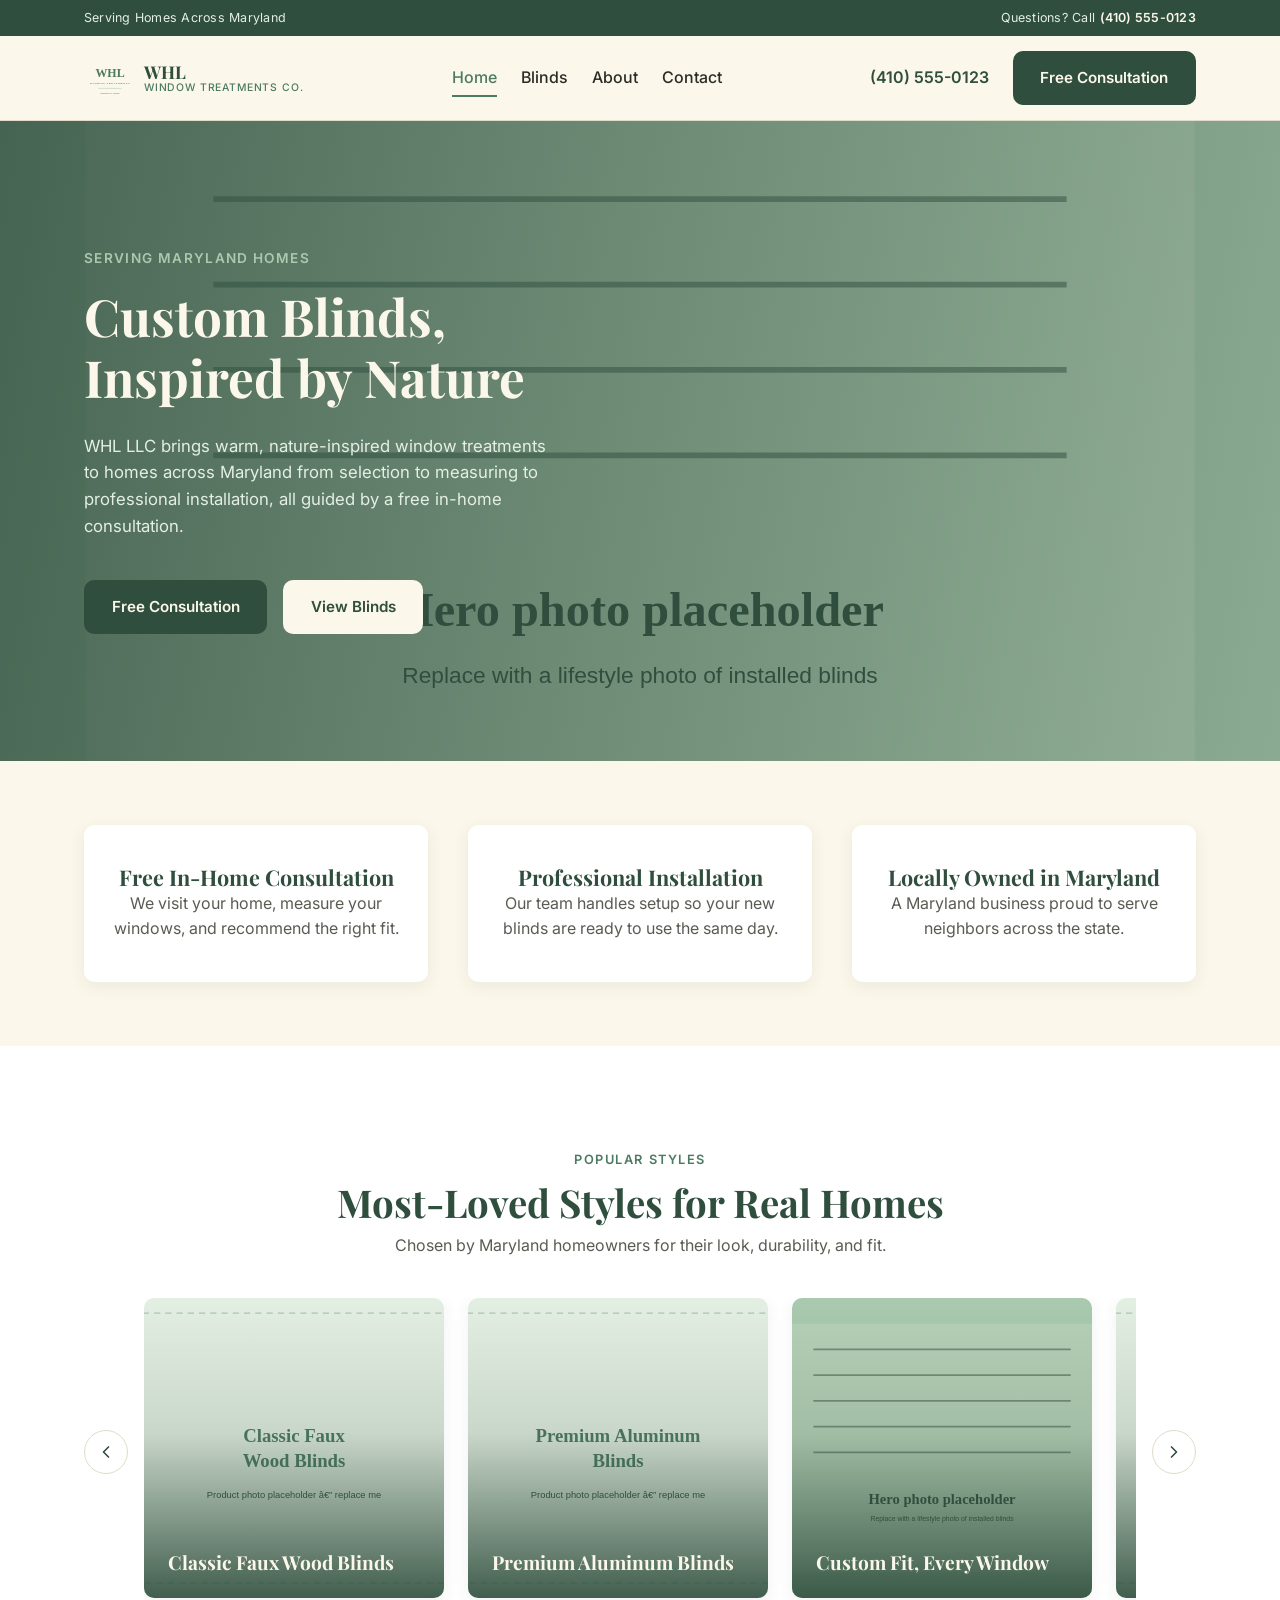
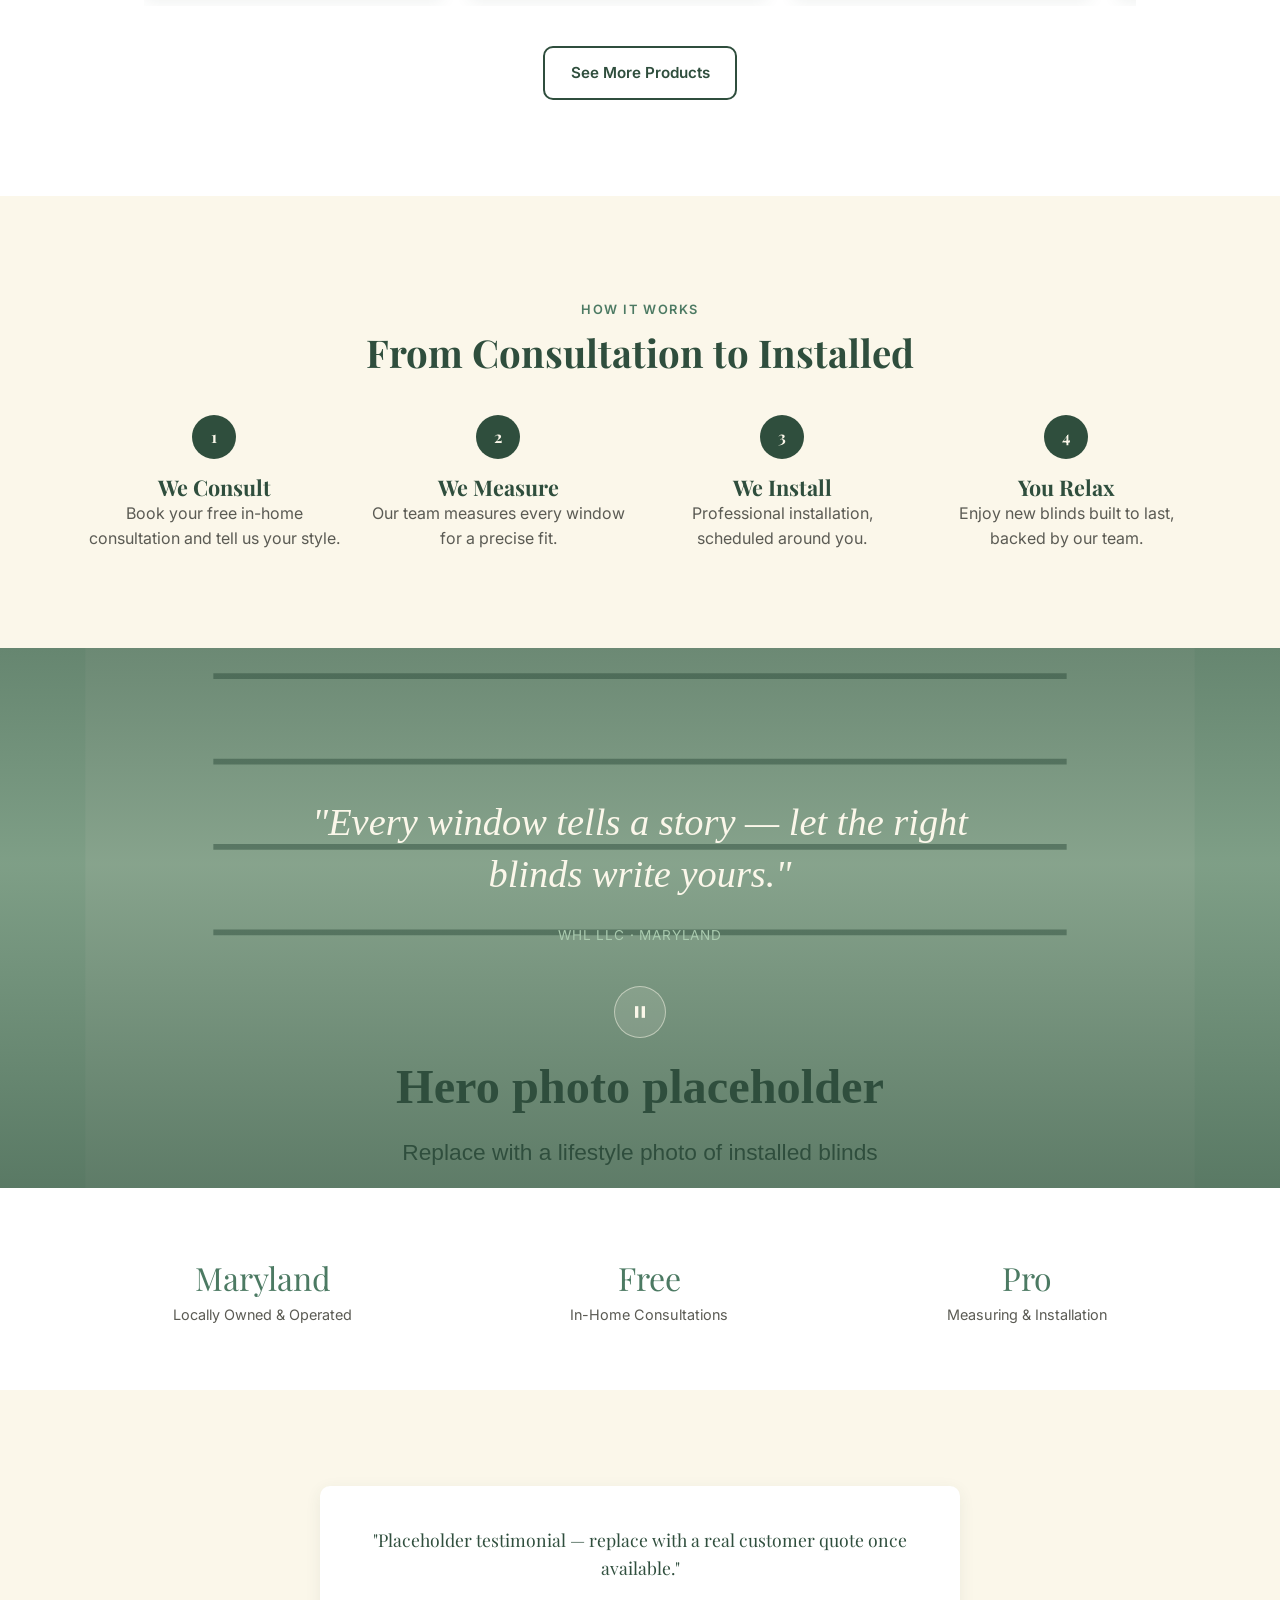
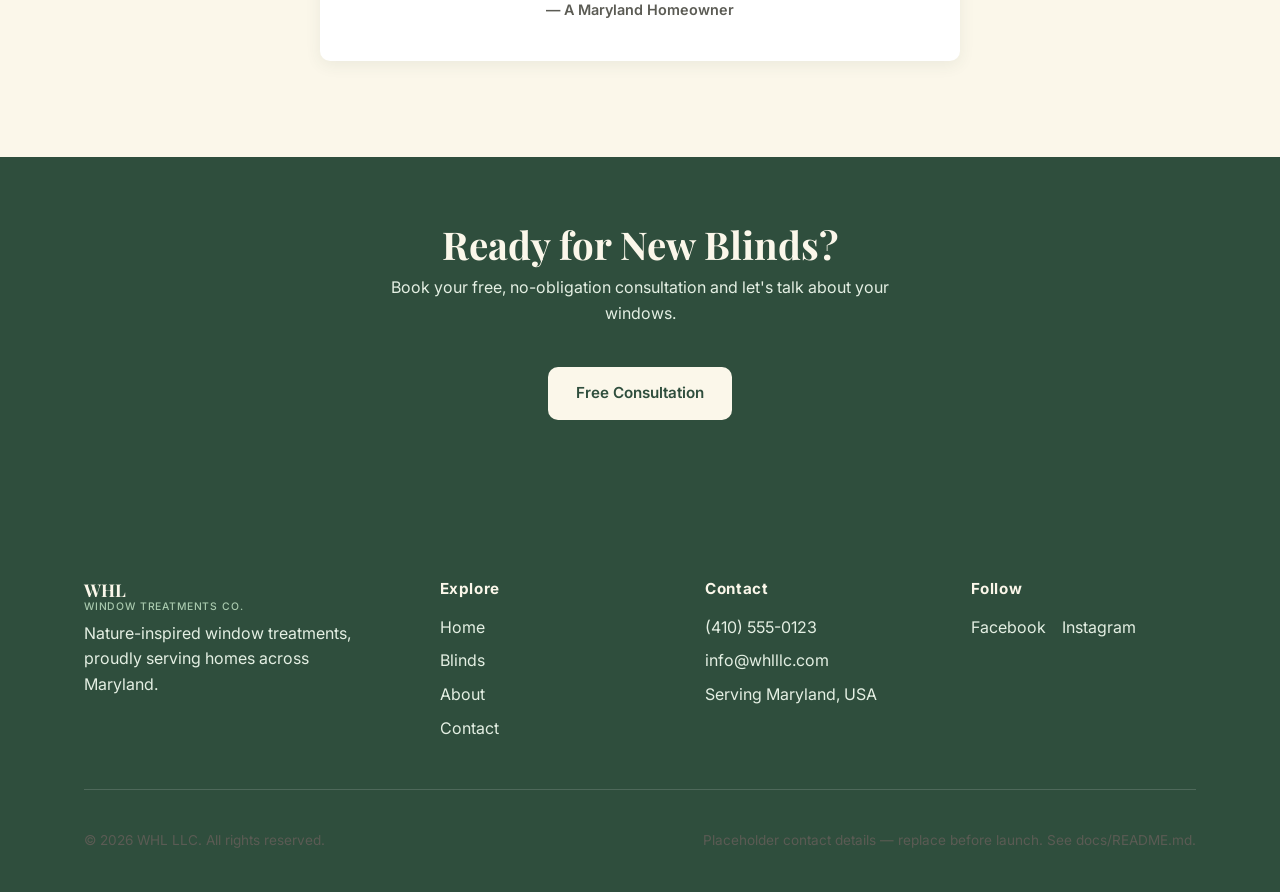
==== commit 26c1d189: "Add cinematic video interlude section to the homepage Uses the second uploaded video as a quieter mi" ====
--- a/index.html
+++ b/index.html
@@ -186,6 +186,45 @@
       </div>
     </section>
 
+    <!--
+      Cinematic video interlude: a quieter, quote-driven moment (as
+      opposed to the busier top hero) using the second uploaded video.
+      Muted/looped for the same autoplay reasons as the hero video, but
+      with a visible play/pause toggle (setupVideoToggles() in
+      js/main.js) so visitors can stop the motion if they prefer —
+      required for accessibility since it loops longer than 5 seconds.
+      To swap the video or quote, edit the <source> and
+      .video-feature__quote text directly below.
+    -->
+    <section class="video-feature">
+      <video
+        class="video-feature__video"
+        autoplay
+        muted
+        loop
+        playsinline
+        poster="assets/images/hero/hero-home.svg"
+      >
+        <source src="assets/video/curtains-motion.mp4" type="video/mp4" />
+      </video>
+      <div class="video-feature__overlay"></div>
+      <div class="container video-feature__content">
+        <p class="video-feature__quote">
+          "Every window tells a story — let the right blinds write yours."
+        </p>
+        <p class="video-feature__credit">WHL LLC &middot; Maryland</p>
+        <button
+          type="button"
+          class="video-feature__toggle"
+          aria-pressed="true"
+          aria-label="Pause background video"
+        >
+          <svg class="icon-pause" viewBox="0 0 24 24" fill="currentColor"><rect x="6" y="5" width="4" height="14" /><rect x="14" y="5" width="4" height="14" /></svg>
+          <svg class="icon-play" viewBox="0 0 24 24" fill="currentColor"><polygon points="7 4 20 12 7 20" /></svg>
+        </button>
+      </div>
+    </section>
+
     <!-- Trust strip -->
     <section class="section section--tight section--white">
       <div class="container trust-strip">
--- a/css/styles.css
+++ b/css/styles.css
@@ -504,6 +504,105 @@
   color: var(--color-sage-light);
 }
 
+/* -------------------------------------------------------------------------
+   Cinematic video interlude (homepage, between "How It Works" and the
+   trust strip). A quieter counterpart to the busy top-of-page hero video:
+   a large centered quote over a lightly-tinted looping video, with a
+   play/pause toggle since auto-looping background motion should always
+   be pausable (WCAG 2.2.2).
+   ------------------------------------------------------------------------- */
+.video-feature {
+  position: relative;
+  min-height: 60vh;
+  display: flex;
+  align-items: center;
+  justify-content: center;
+  overflow: hidden;
+  background-color: var(--color-deep);
+}
+
+.video-feature__video {
+  position: absolute;
+  inset: 0;
+  width: 100%;
+  height: 100%;
+  object-fit: cover;
+  z-index: 0;
+}
+
+.video-feature__overlay {
+  position: absolute;
+  inset: 0;
+  z-index: 1;
+  background: linear-gradient(
+    to bottom,
+    rgba(47, 78, 61, 0.55) 0%,
+    rgba(47, 78, 61, 0.35) 40%,
+    rgba(47, 78, 61, 0.65) 100%
+  );
+}
+
+.video-feature__content {
+  position: relative;
+  z-index: 2;
+  text-align: center;
+  padding: var(--space-2xl) 0;
+}
+
+.video-feature__quote {
+  font-family: var(--font-heading);
+  font-style: italic;
+  font-size: clamp(1.5rem, 3.2vw, 2.4rem);
+  color: var(--color-cream);
+  max-width: 720px;
+  margin: 0 auto var(--space-md);
+  line-height: 1.35;
+}
+
+.video-feature__credit {
+  color: var(--color-sage);
+  font-family: var(--font-body);
+  font-size: 0.85rem;
+  letter-spacing: 0.06em;
+  text-transform: uppercase;
+  margin-bottom: var(--space-lg);
+}
+
+.video-feature__toggle {
+  display: inline-flex;
+  align-items: center;
+  justify-content: center;
+  width: 52px;
+  height: 52px;
+  border-radius: 50%;
+  border: 1px solid rgba(251, 247, 234, 0.5);
+  background-color: rgba(251, 247, 234, 0.12);
+  color: var(--color-cream);
+  cursor: pointer;
+  transition: background-color 0.2s ease;
+}
+
+.video-feature__toggle:hover {
+  background-color: rgba(251, 247, 234, 0.25);
+}
+
+.video-feature__toggle svg {
+  width: 20px;
+  height: 20px;
+}
+
+.video-feature__toggle .icon-play {
+  display: none;
+}
+
+.video-feature__toggle[aria-pressed="false"] .icon-pause {
+  display: none;
+}
+
+.video-feature__toggle[aria-pressed="false"] .icon-play {
+  display: block;
+}
+
 /* Page header used on non-home pages (products/about/contact) */
 .page-header {
   padding: var(--space-xl) 0 var(--space-lg);
@@ -930,6 +1029,10 @@
 
   .hero--video {
     min-height: 520px;
+  }
+
+  .video-feature {
+    min-height: 420px;
   }
 
   .hero__panel {
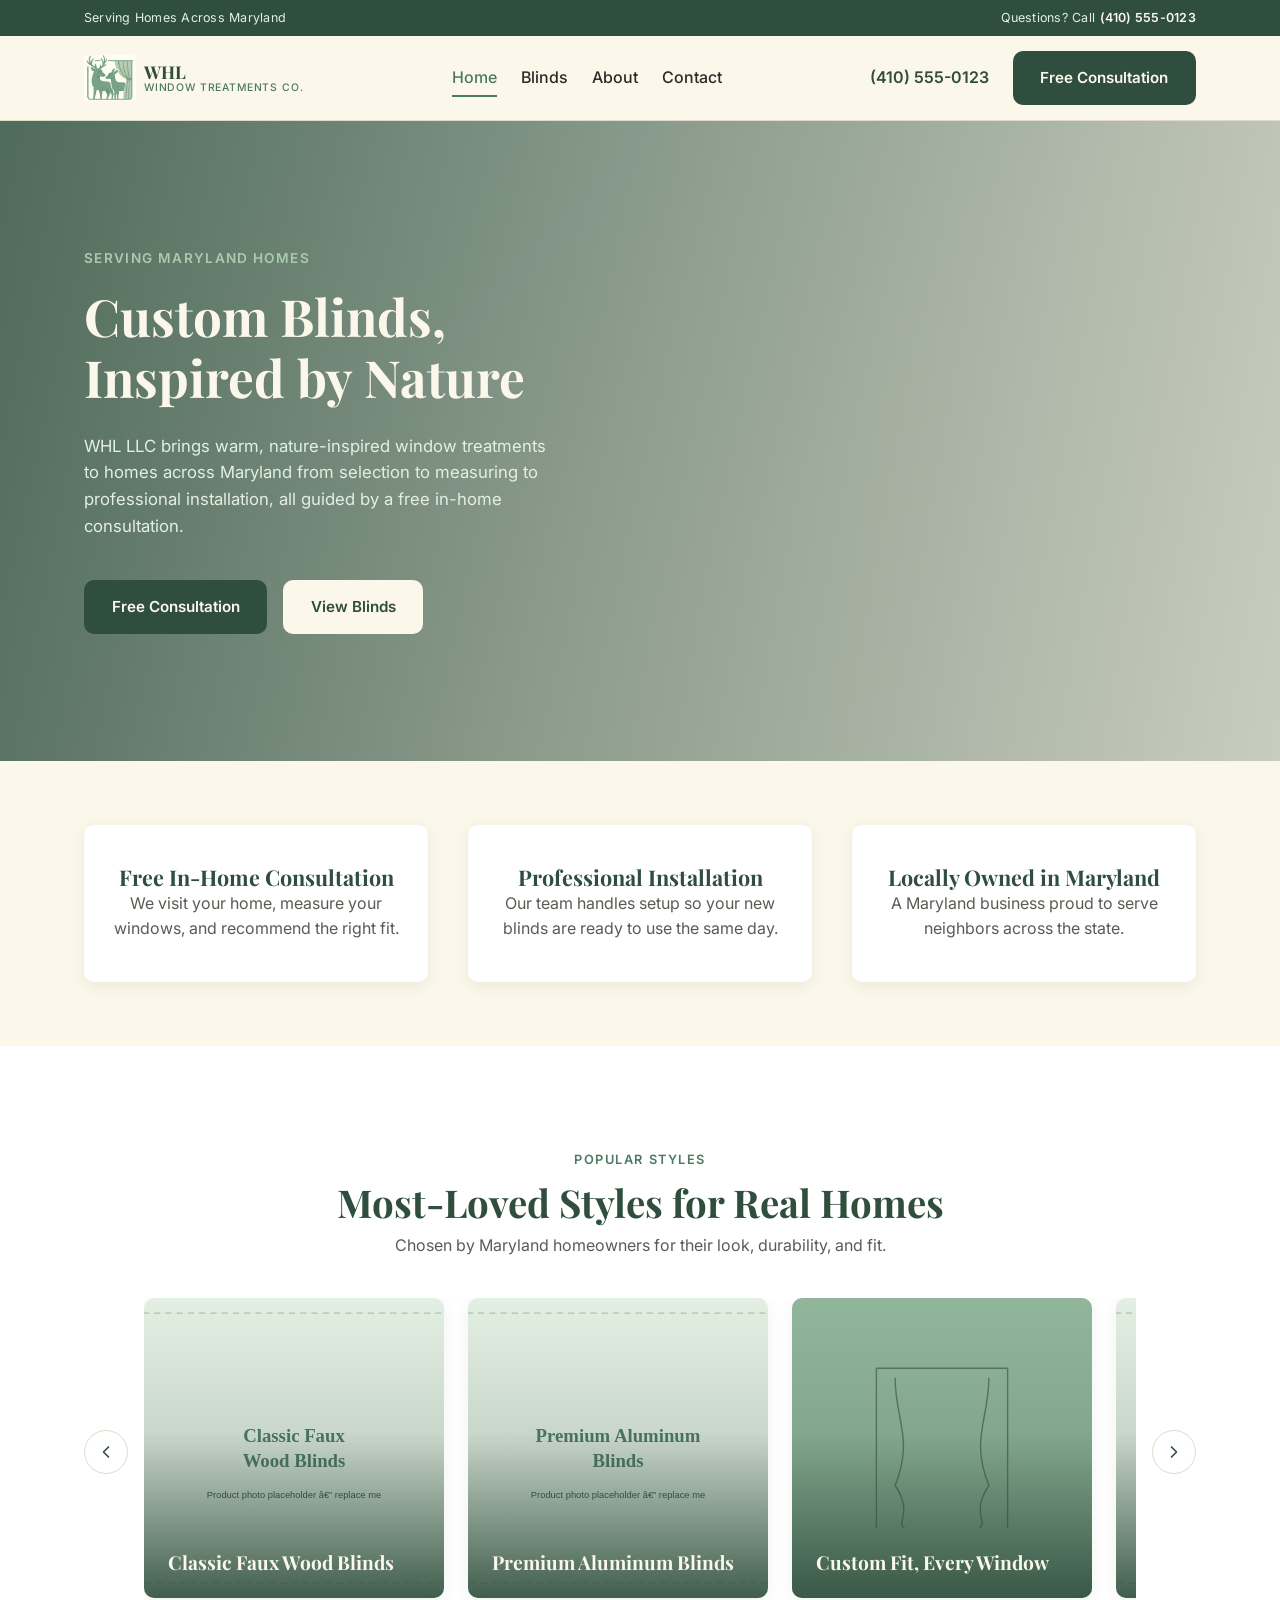
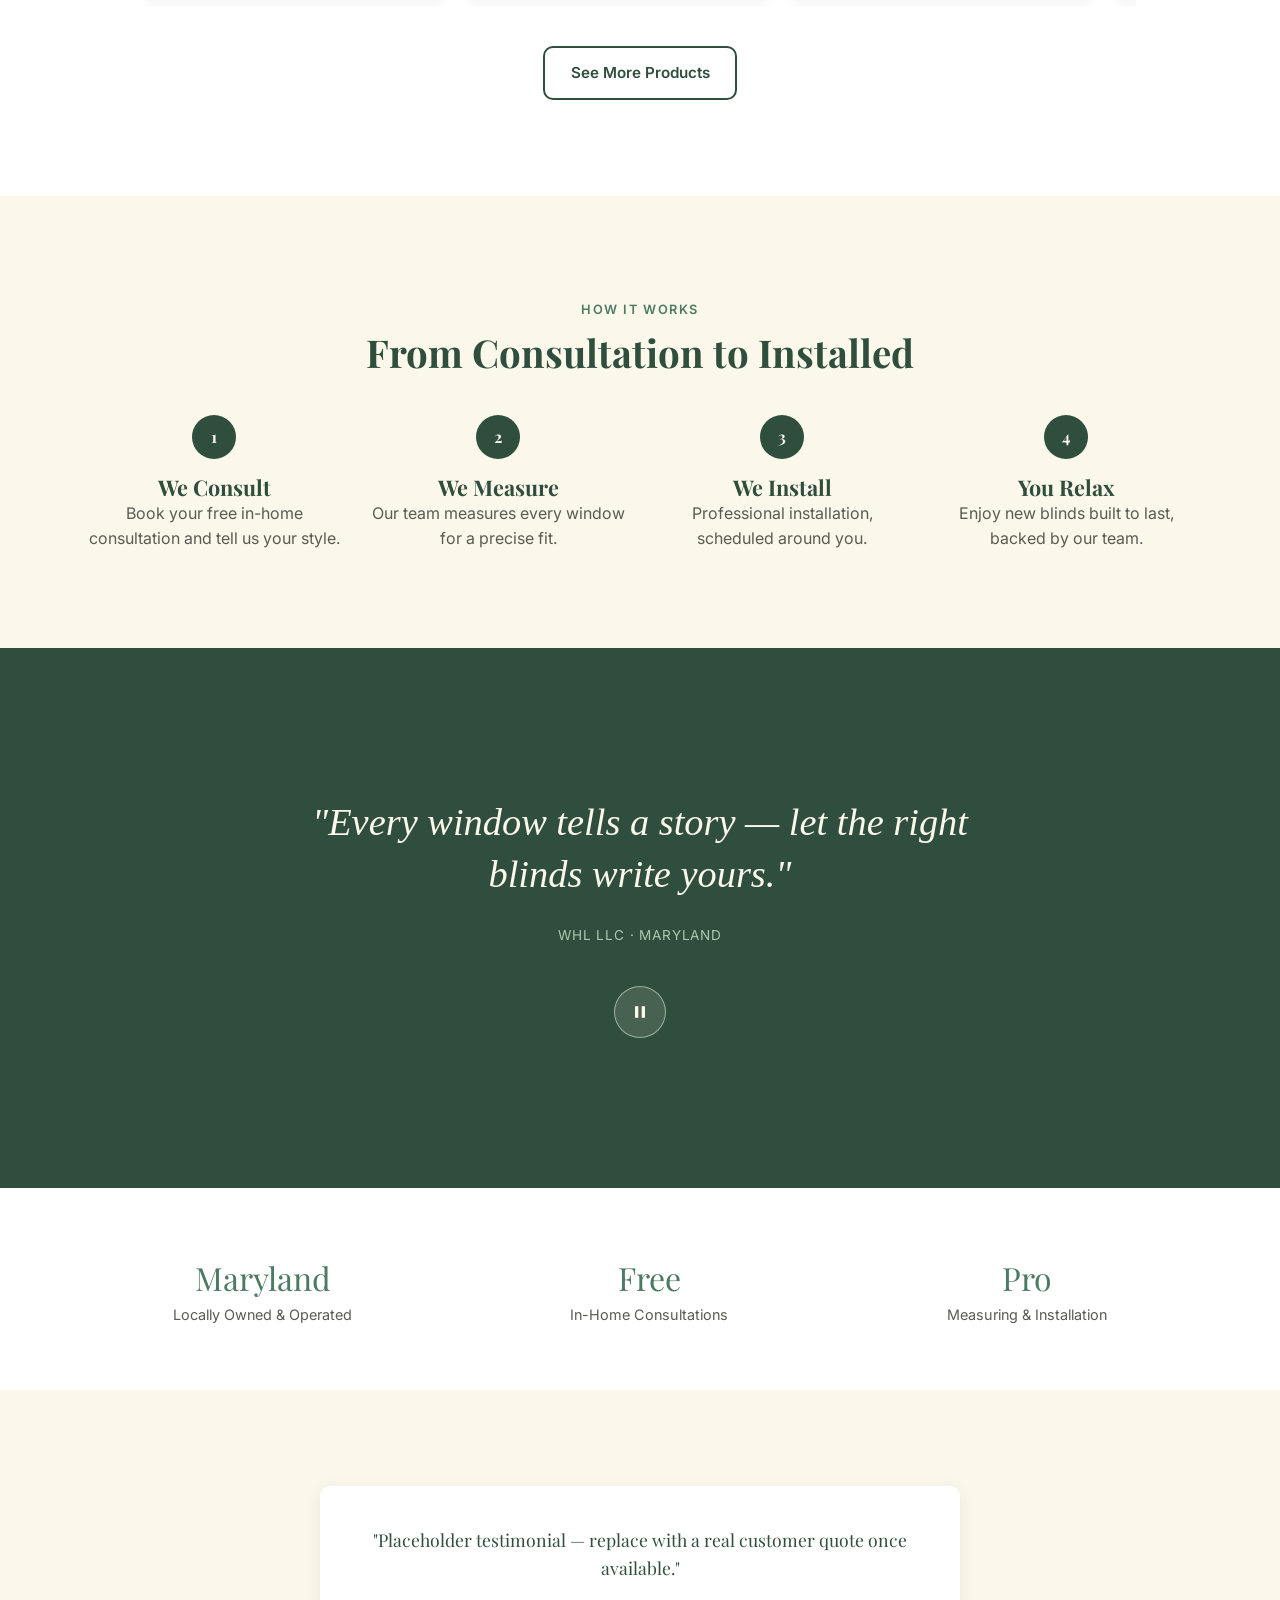
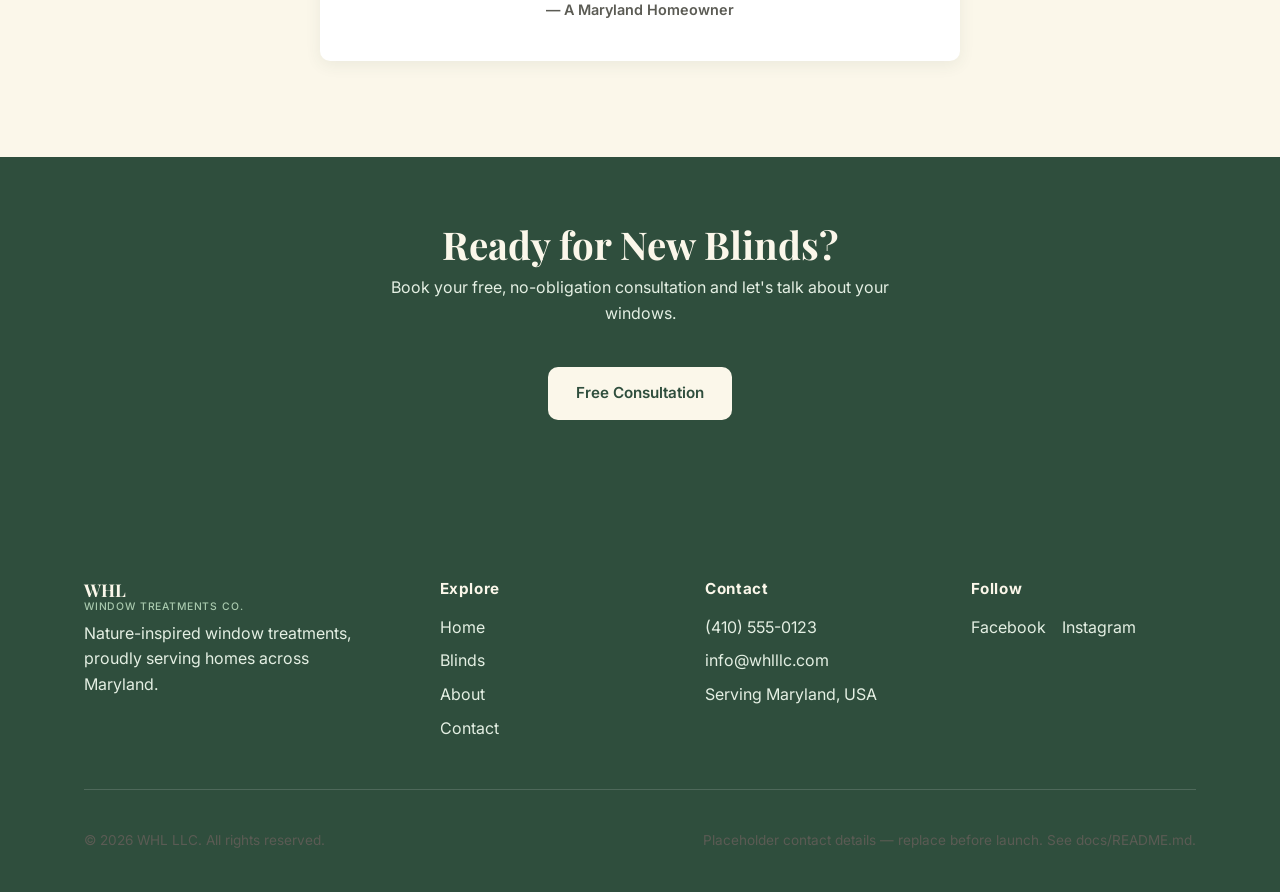
==== commit 5625e6e5: "Use the real WHL logo and improve phone responsiveness - Swap the placeholder logo for the real one:" ====
--- a/index.html
+++ b/index.html
@@ -10,7 +10,7 @@
   <link rel="preconnect" href="https://fonts.googleapis.com" />
   <link href="https://fonts.googleapis.com/css2?family=Playfair+Display:wght@700&family=Inter:wght@400;500;600;700&display=swap" rel="stylesheet" />
 
-  <link rel="icon" href="assets/images/logo/whl-logo.svg" type="image/svg+xml" />
+  <link rel="icon" href="assets/images/logo/whl-icon.png" type="image/png" />
   <link rel="stylesheet" href="css/styles.css" />
 </head>
 <body>
@@ -37,7 +37,7 @@
   <header class="site-header">
     <div class="container site-header__inner">
       <a href="index.html" class="brand">
-        <img src="assets/images/logo/whl-logo.svg" alt="WHL LLC logo" />
+        <img src="assets/images/logo/whl-icon.png" alt="WHL LLC logo" />
         <span class="brand-text">WHL<span>Window Treatments Co.</span></span>
       </a>
       <nav class="main-nav" data-open="false">
@@ -47,6 +47,7 @@
           <li><a href="about.html">About</a></li>
           <li><a href="contact.html">Contact</a></li>
         </ul>
+          <a href="mailto:info@whlllc.com?subject=Free%20Consultation%20Request" class="btn btn--primary nav-cta-mobile">Free Consultation</a>
       </nav>
       <div class="header-actions">
         <a href="tel:+14105550123" class="header-phone">(410) 555-0123</a>
@@ -65,9 +66,11 @@
     <!--
       Big video hero. The video autoplays muted/looped as a background —
       required by browsers for autoplay to be allowed without a user click.
-      `poster` shows while the video downloads (and if video can't load).
-      To swap the video later: replace assets/video/hero-curtains.mp4 and
-      update the <source> below. See docs/README.md, "Replacing photos".
+      No `poster` image is set: the section's own background-color (see
+      .hero--video in css/styles.css) shows while the video downloads
+      instead. To swap the video later: replace
+      assets/video/hero-curtains.mp4 and update the <source> below. See
+      docs/README.md, "Replacing Homepage Videos".
     -->
     <section class="hero hero--video">
       <video
@@ -76,7 +79,6 @@
         muted
         loop
         playsinline
-        poster="assets/images/hero/hero-home.svg"
       >
         <source src="assets/video/hero-curtains.mp4" type="video/mp4" />
       </video>
@@ -203,7 +205,6 @@
         muted
         loop
         playsinline
-        poster="assets/images/hero/hero-home.svg"
       >
         <source src="assets/video/curtains-motion.mp4" type="video/mp4" />
       </video>
--- a/css/styles.css
+++ b/css/styles.css
@@ -74,6 +74,9 @@
   background-color: var(--color-cream);
   line-height: 1.6;
   -webkit-font-smoothing: antialiased;
+  /* Safety net against any element that miscalculates its width on a
+     narrow phone screen and pokes past the viewport edge. */
+  overflow-x: hidden;
 }
 
 img {
@@ -1043,6 +1046,40 @@
 }
 
 @media (max-width: 720px) {
+  /* Shrink the header itself so logo + CTA + hamburger all fit on a
+     phone-width screen without wrapping or overflowing horizontally. */
+  :root {
+    --header-height: 64px;
+  }
+
+  .brand img {
+    height: 38px;
+  }
+
+  .brand-text {
+    font-size: 0.95rem;
+  }
+
+  /* The "Window Treatments Co." subtitle is the first thing to go —
+     the icon + "WHL" alone is enough to identify the brand at this size. */
+  .brand-text span {
+    display: none;
+  }
+
+  .header-actions {
+    gap: var(--space-sm);
+  }
+
+  .header-actions .btn--primary {
+    padding: 0.5rem 0.85rem;
+    font-size: 0.8rem;
+  }
+
+  .nav-toggle svg {
+    width: 24px;
+    height: 24px;
+  }
+
   .main-nav {
     position: fixed;
     inset: var(--header-height) 0 0 0;
@@ -1065,6 +1102,15 @@
     gap: var(--space-sm);
   }
 
+  /* A full-size "Free Consultation" button inside the slide-out menu,
+     since the header's own copy shrinks to fit next to the logo. Only
+     one is ever visible at a time — see .nav-cta-mobile below. */
+  .nav-cta-mobile {
+    display: block;
+    width: 100%;
+    margin-top: var(--space-md);
+  }
+
   .header-phone {
     display: none;
   }
@@ -1086,4 +1132,31 @@
   .footer-grid {
     grid-template-columns: 1fr;
   }
-}
+
+  .carousel-arrow {
+    width: 36px;
+    height: 36px;
+  }
+
+  .carousel-arrow svg {
+    width: 16px;
+    height: 16px;
+  }
+
+  /* The utility topbar's two messages don't both fit on one line at
+     phone widths — stack them instead of letting them overflow. */
+  .topbar__inner {
+    flex-direction: column;
+    gap: 0.15rem;
+    text-align: center;
+    padding: 0.5rem var(--space-sm);
+  }
+}
+
+@media (min-width: 721px) {
+  /* Hidden on desktop/tablet: the header's own "Free Consultation"
+     button already has room there. */
+  .nav-cta-mobile {
+    display: none;
+  }
+}
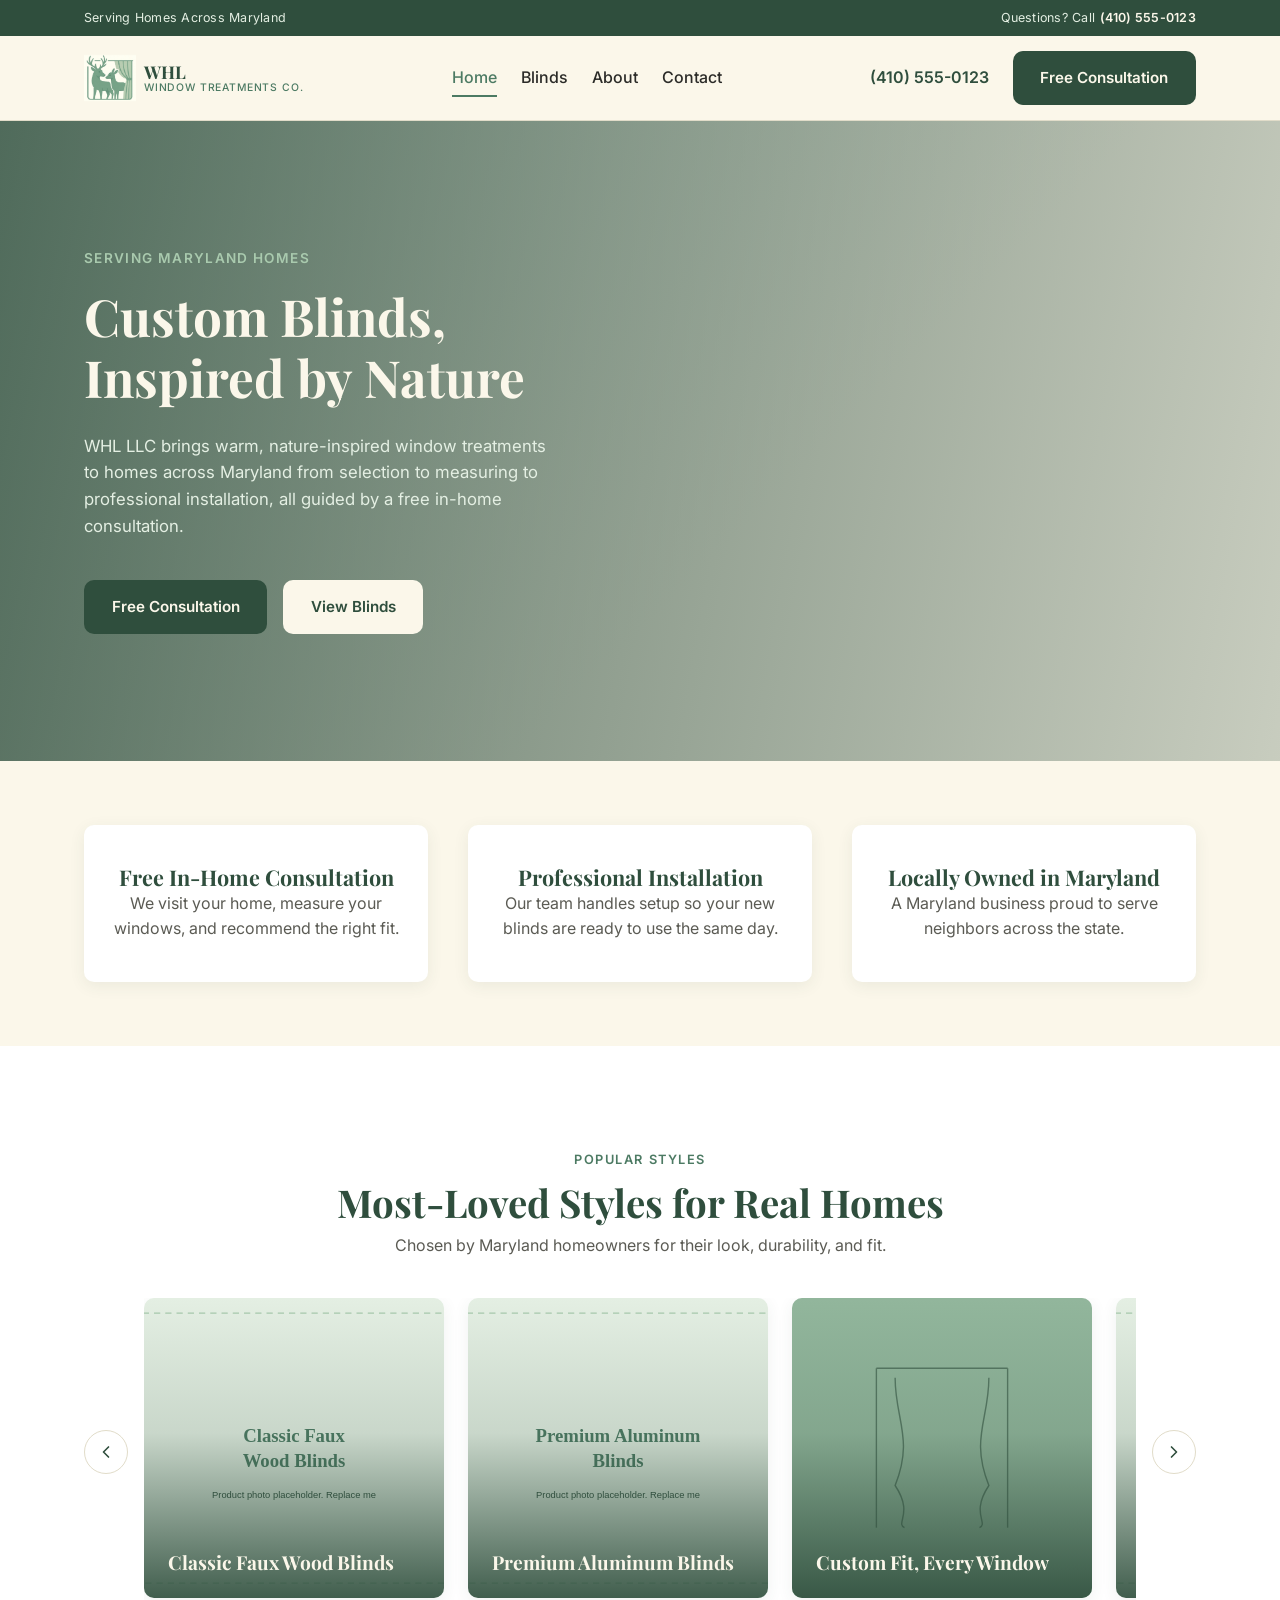
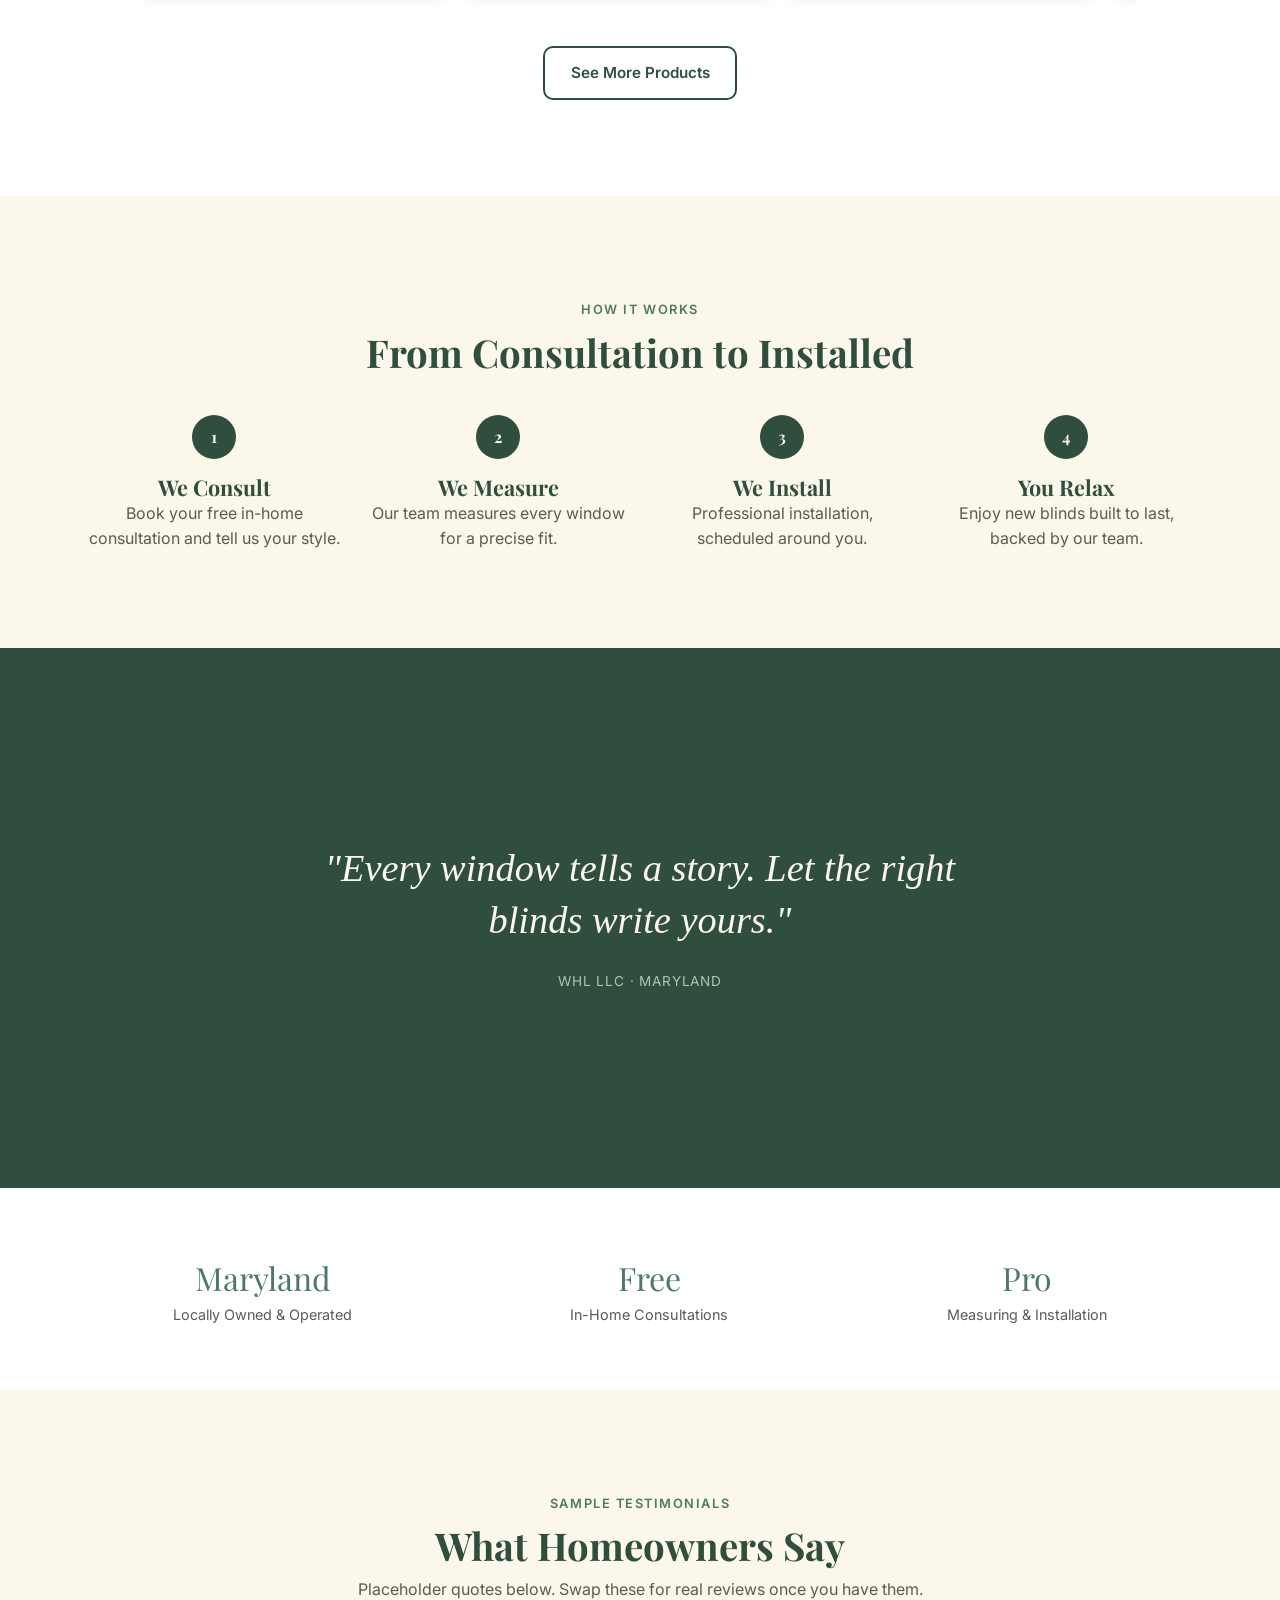
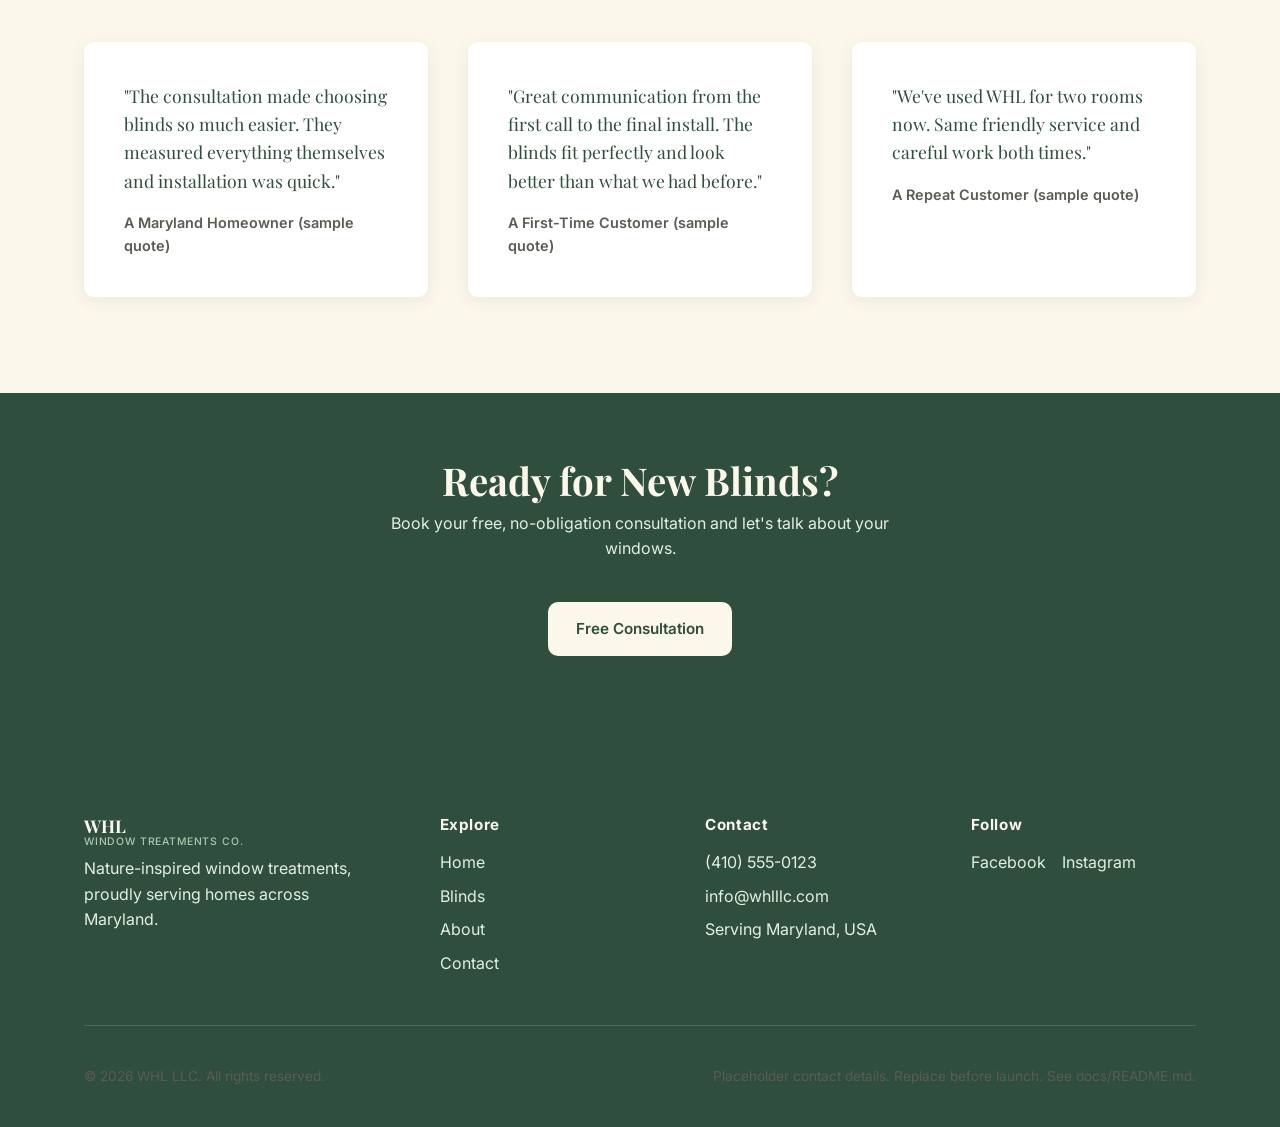
==== commit d3cf8527: "Add real testimonials, remove video pause control, and drop em dashes - Homepage now has three sampl" ====
--- a/index.html
+++ b/index.html
@@ -64,8 +64,8 @@
   <main>
 
     <!--
-      Big video hero. The video autoplays muted/looped as a background —
-      required by browsers for autoplay to be allowed without a user click.
+      Big video hero. The video autoplays muted/looped as a background;
+      this is required by browsers for autoplay to be allowed without a user click.
       No `poster` image is set: the section's own background-color (see
       .hero--video in css/styles.css) shows while the video downloads
       instead. To swap the video later: replace
@@ -121,7 +121,7 @@
     <!--
       Featured styles carousel. Rendered by js/products.js
       (renderFeatured) as a horizontally-scrolling row of large photo
-      tiles — hover or focus a tile to reveal its description and two
+      tiles. Hover or focus a tile to reveal its description and two
       buttons. One promo tile is mixed in alongside the real products.
       Do not hand-edit tiles here: edit data/products.json (or the promo
       copy in buildPromoTile() inside js/products.js) instead. See
@@ -191,12 +191,9 @@
     <!--
       Cinematic video interlude: a quieter, quote-driven moment (as
       opposed to the busier top hero) using the second uploaded video.
-      Muted/looped for the same autoplay reasons as the hero video, but
-      with a visible play/pause toggle (setupVideoToggles() in
-      js/main.js) so visitors can stop the motion if they prefer —
-      required for accessibility since it loops longer than 5 seconds.
-      To swap the video or quote, edit the <source> and
-      .video-feature__quote text directly below.
+      Muted/looped for the same autoplay reasons as the hero video, with
+      no pause control by design. To swap the video or quote, edit the
+      <source> and .video-feature__quote text directly below.
     -->
     <section class="video-feature">
       <video
@@ -211,18 +208,9 @@
       <div class="video-feature__overlay"></div>
       <div class="container video-feature__content">
         <p class="video-feature__quote">
-          "Every window tells a story — let the right blinds write yours."
+          "Every window tells a story. Let the right blinds write yours."
         </p>
         <p class="video-feature__credit">WHL LLC &middot; Maryland</p>
-        <button
-          type="button"
-          class="video-feature__toggle"
-          aria-pressed="true"
-          aria-label="Pause background video"
-        >
-          <svg class="icon-pause" viewBox="0 0 24 24" fill="currentColor"><rect x="6" y="5" width="4" height="14" /><rect x="14" y="5" width="4" height="14" /></svg>
-          <svg class="icon-play" viewBox="0 0 24 24" fill="currentColor"><polygon points="7 4 20 12 7 20" /></svg>
-        </button>
       </div>
     </section>
 
@@ -244,14 +232,38 @@
       </div>
     </section>
 
-    <!-- Testimonial (placeholder — replace with real customer quotes) -->
+    <!--
+      Testimonials. All three quotes below are placeholder sample copy,
+      not real reviews, marked clearly so they're never mistaken for
+      genuine customer feedback. Replace each quote/author with a real
+      review before launch. See docs/README.md, "Replacing Testimonials".
+    -->
     <section class="section">
       <div class="container">
-        <div class="card testimonial-card" style="max-width:640px; margin:0 auto; text-align:center;">
-          <p class="testimonial-card__quote">
-            "Placeholder testimonial — replace with a real customer quote once available."
-          </p>
-          <p class="testimonial-card__author">— A Maryland Homeowner</p>
+        <div class="section-heading">
+          <p class="eyebrow">Sample Testimonials</p>
+          <h2>What Homeowners Say</h2>
+          <p>Placeholder quotes below. Swap these for real reviews once you have them.</p>
+        </div>
+        <div class="grid grid--3">
+          <div class="card testimonial-card">
+            <p class="testimonial-card__quote">
+              "The consultation made choosing blinds so much easier. They measured everything themselves and installation was quick."
+            </p>
+            <p class="testimonial-card__author">A Maryland Homeowner (sample quote)</p>
+          </div>
+          <div class="card testimonial-card">
+            <p class="testimonial-card__quote">
+              "Great communication from the first call to the final install. The blinds fit perfectly and look better than what we had before."
+            </p>
+            <p class="testimonial-card__author">A First-Time Customer (sample quote)</p>
+          </div>
+          <div class="card testimonial-card">
+            <p class="testimonial-card__quote">
+              "We've used WHL for two rooms now. Same friendly service and careful work both times."
+            </p>
+            <p class="testimonial-card__author">A Repeat Customer (sample quote)</p>
+          </div>
         </div>
       </div>
     </section>
@@ -305,7 +317,7 @@
       </div>
       <div class="footer-bottom">
         <p>&copy; 2026 WHL LLC. All rights reserved.</p>
-        <p>Placeholder contact details — replace before launch. See docs/README.md.</p>
+        <p>Placeholder contact details. Replace before launch. See docs/README.md.</p>
       </div>
     </div>
   </footer>
--- a/css/styles.css
+++ b/css/styles.css
@@ -1,8 +1,8 @@
 /* =========================================================================
-   WHL LLC — Stylesheet
+   WHL LLC Stylesheet
    -------------------------------------------------------------------------
    How this file is organized (search for these headers):
-     1. Design tokens (colors, fonts, spacing)  — edit brand look here
+     1. Design tokens (colors, fonts, spacing). Edit brand look here
      2. Reset & base element styles
      3. Layout helpers (container, section spacing, grid)
      4. Header / navigation
@@ -568,42 +568,6 @@
   font-size: 0.85rem;
   letter-spacing: 0.06em;
   text-transform: uppercase;
-  margin-bottom: var(--space-lg);
-}
-
-.video-feature__toggle {
-  display: inline-flex;
-  align-items: center;
-  justify-content: center;
-  width: 52px;
-  height: 52px;
-  border-radius: 50%;
-  border: 1px solid rgba(251, 247, 234, 0.5);
-  background-color: rgba(251, 247, 234, 0.12);
-  color: var(--color-cream);
-  cursor: pointer;
-  transition: background-color 0.2s ease;
-}
-
-.video-feature__toggle:hover {
-  background-color: rgba(251, 247, 234, 0.25);
-}
-
-.video-feature__toggle svg {
-  width: 20px;
-  height: 20px;
-}
-
-.video-feature__toggle .icon-play {
-  display: none;
-}
-
-.video-feature__toggle[aria-pressed="false"] .icon-pause {
-  display: none;
-}
-
-.video-feature__toggle[aria-pressed="false"] .icon-play {
-  display: block;
 }
 
 /* Page header used on non-home pages (products/about/contact) */
@@ -675,7 +639,7 @@
    Homepage "Featured Styles" carousel: a horizontally-scrolling row of
    large photo tiles. Each tile always shows its name; hovering (or
    focusing, for keyboard users) reveals a description and two buttons
-   over the photo. Used only on the homepage — the full catalog on
+   over the photo. Used only on the homepage; the full catalog on
    products.html keeps using .product-card instead, which shows price and
    description without needing a hover.
    ------------------------------------------------------------------------- */
@@ -1060,8 +1024,8 @@
     font-size: 0.95rem;
   }
 
-  /* The "Window Treatments Co." subtitle is the first thing to go —
-     the icon + "WHL" alone is enough to identify the brand at this size. */
+  /* The "Window Treatments Co." subtitle is the first thing to go.
+     The icon + "WHL" alone is enough to identify the brand at this size. */
   .brand-text span {
     display: none;
   }
@@ -1104,7 +1068,8 @@
 
   /* A full-size "Free Consultation" button inside the slide-out menu,
      since the header's own copy shrinks to fit next to the logo. Only
-     one is ever visible at a time — see .nav-cta-mobile below. */
+     one copy of the button is ever visible at a time (see the
+     min-width:721px rule further down, which hides this one on desktop). */
   .nav-cta-mobile {
     display: block;
     width: 100%;
@@ -1144,7 +1109,7 @@
   }
 
   /* The utility topbar's two messages don't both fit on one line at
-     phone widths — stack them instead of letting them overflow. */
+     phone widths. Stack them instead of letting them overflow. */
   .topbar__inner {
     flex-direction: column;
     gap: 0.15rem;
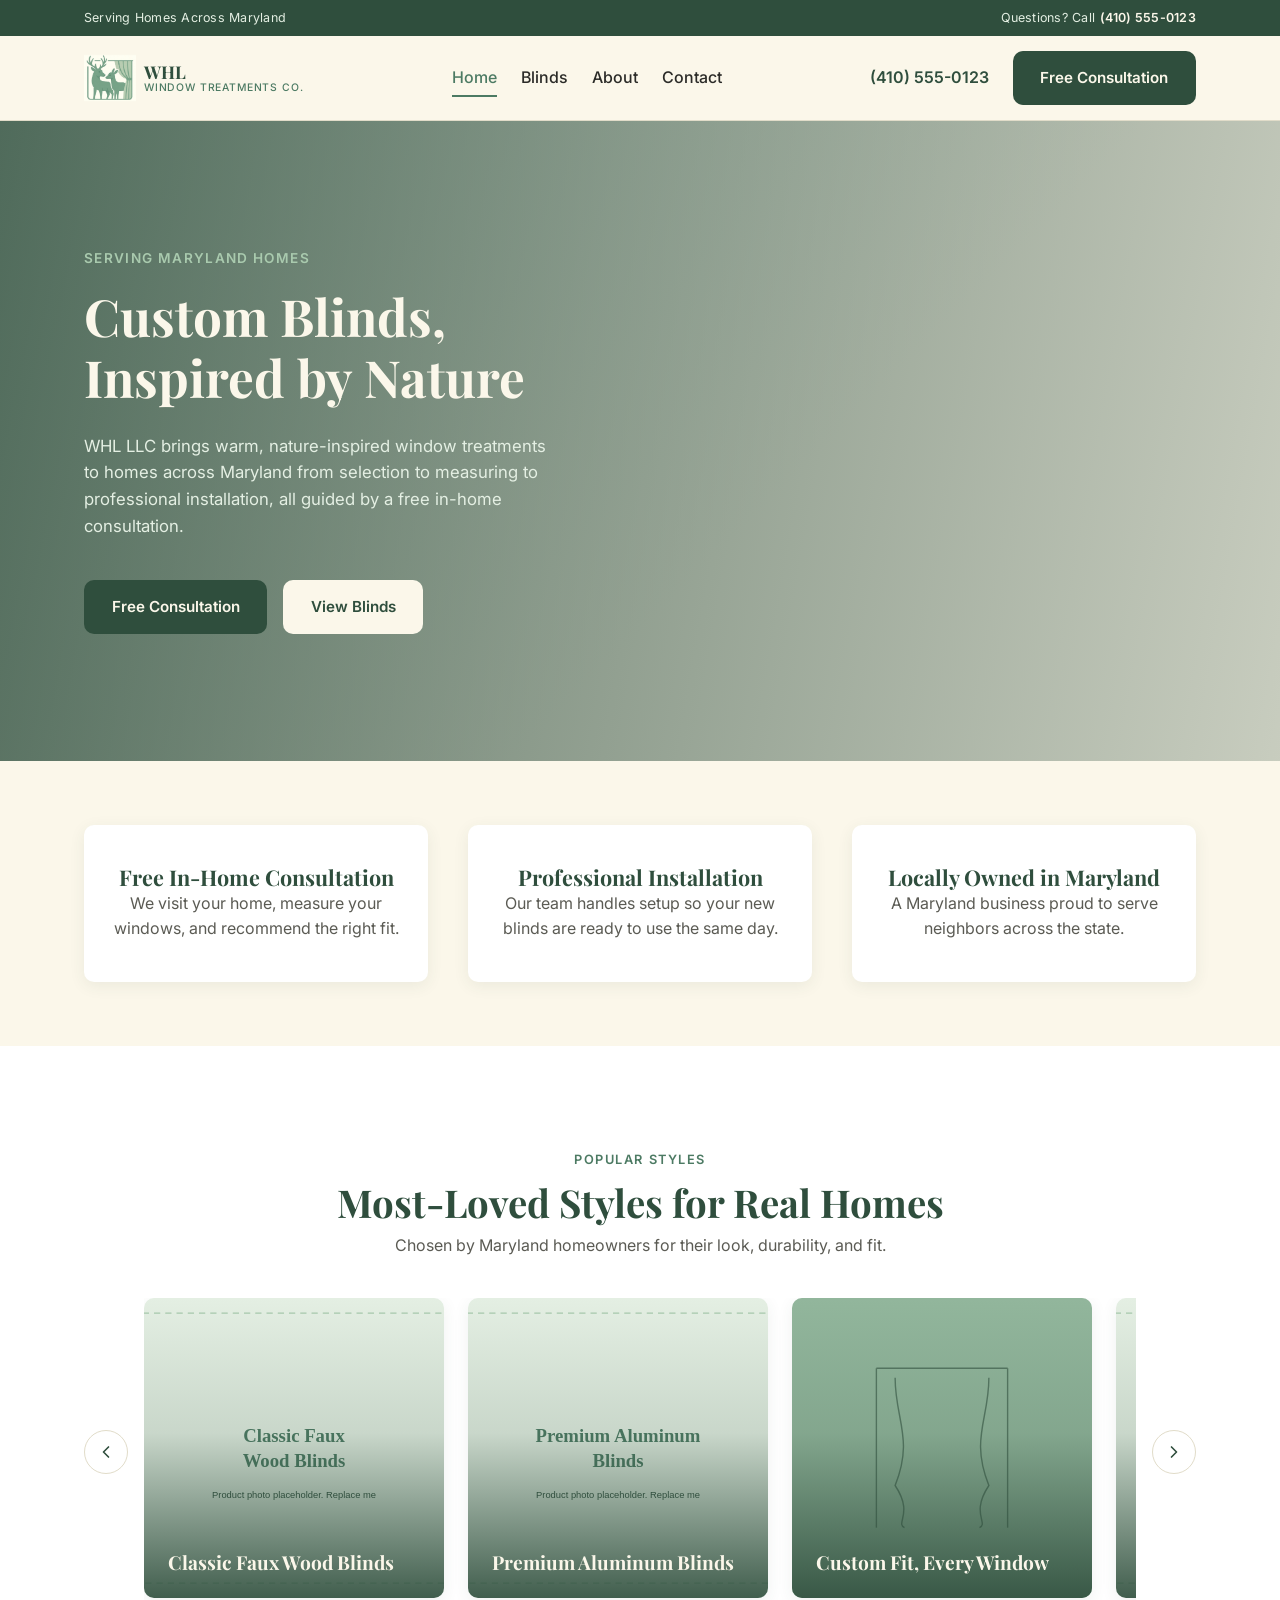
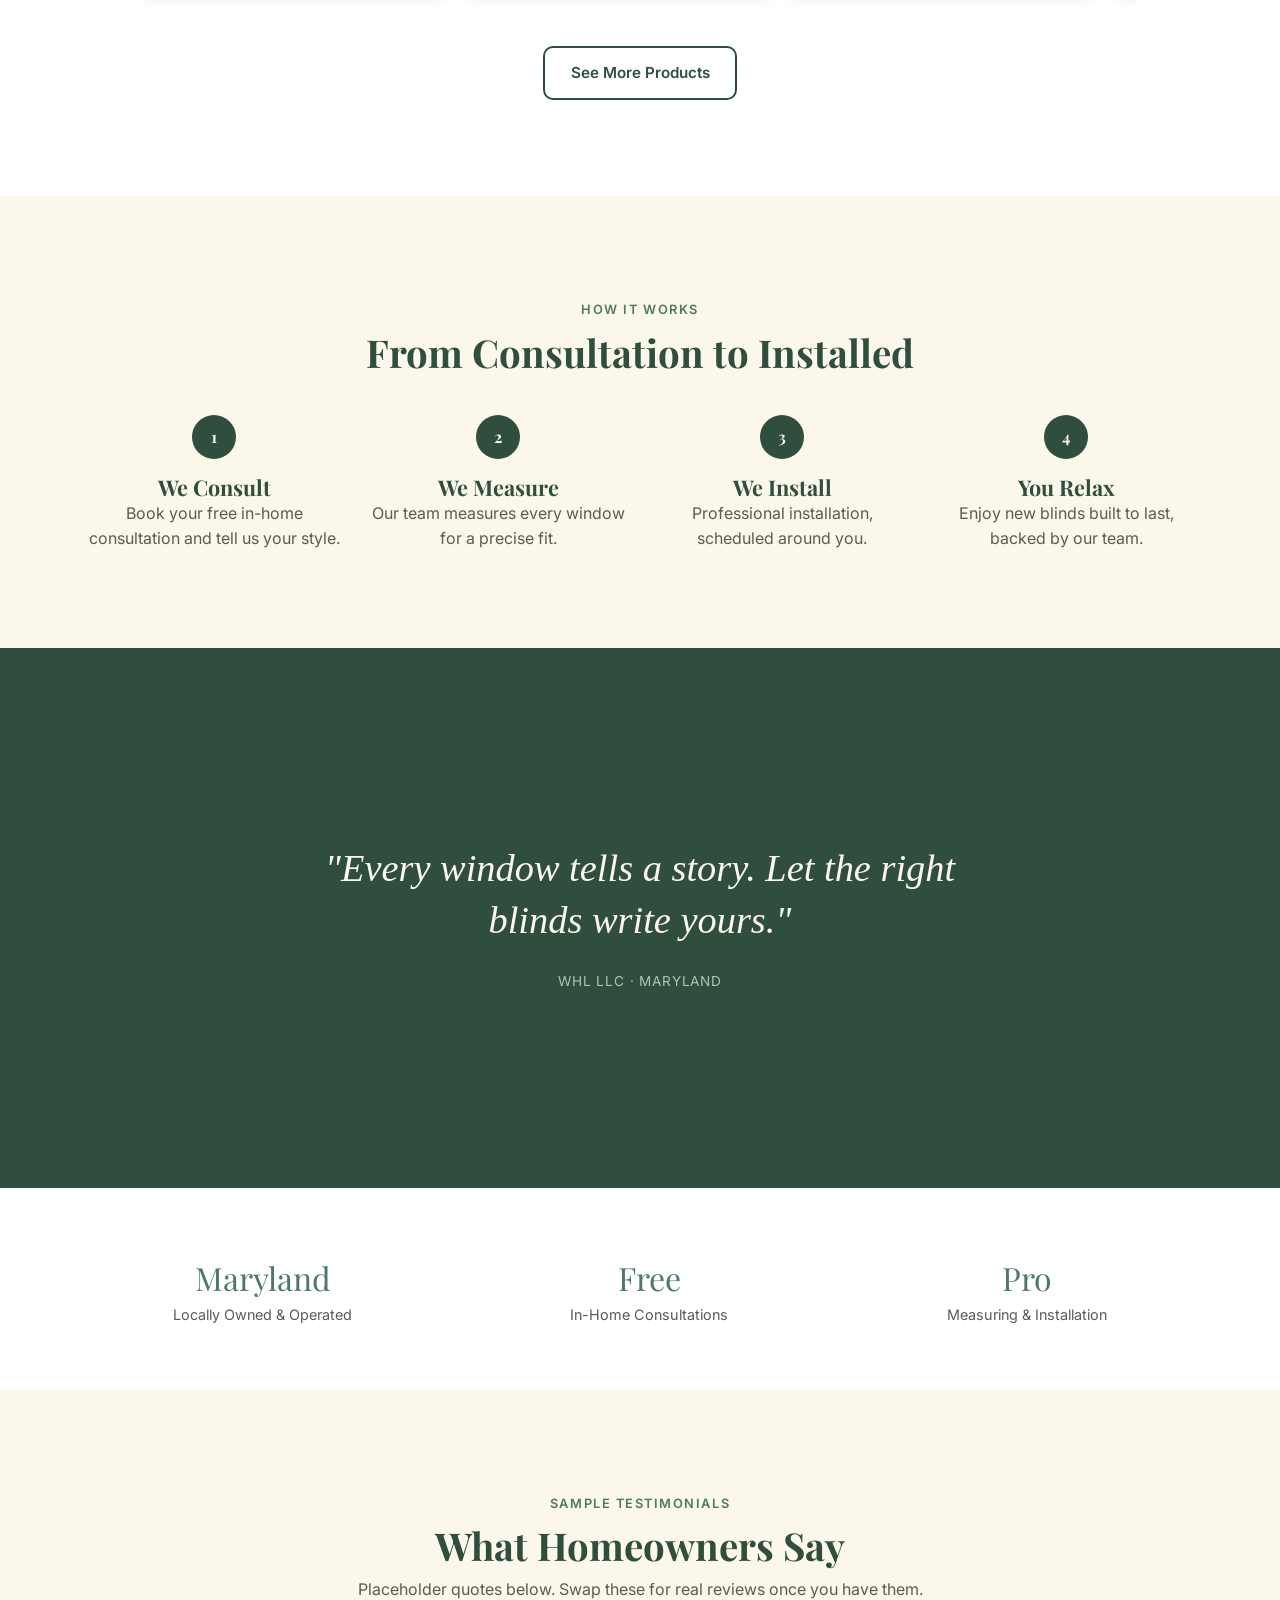
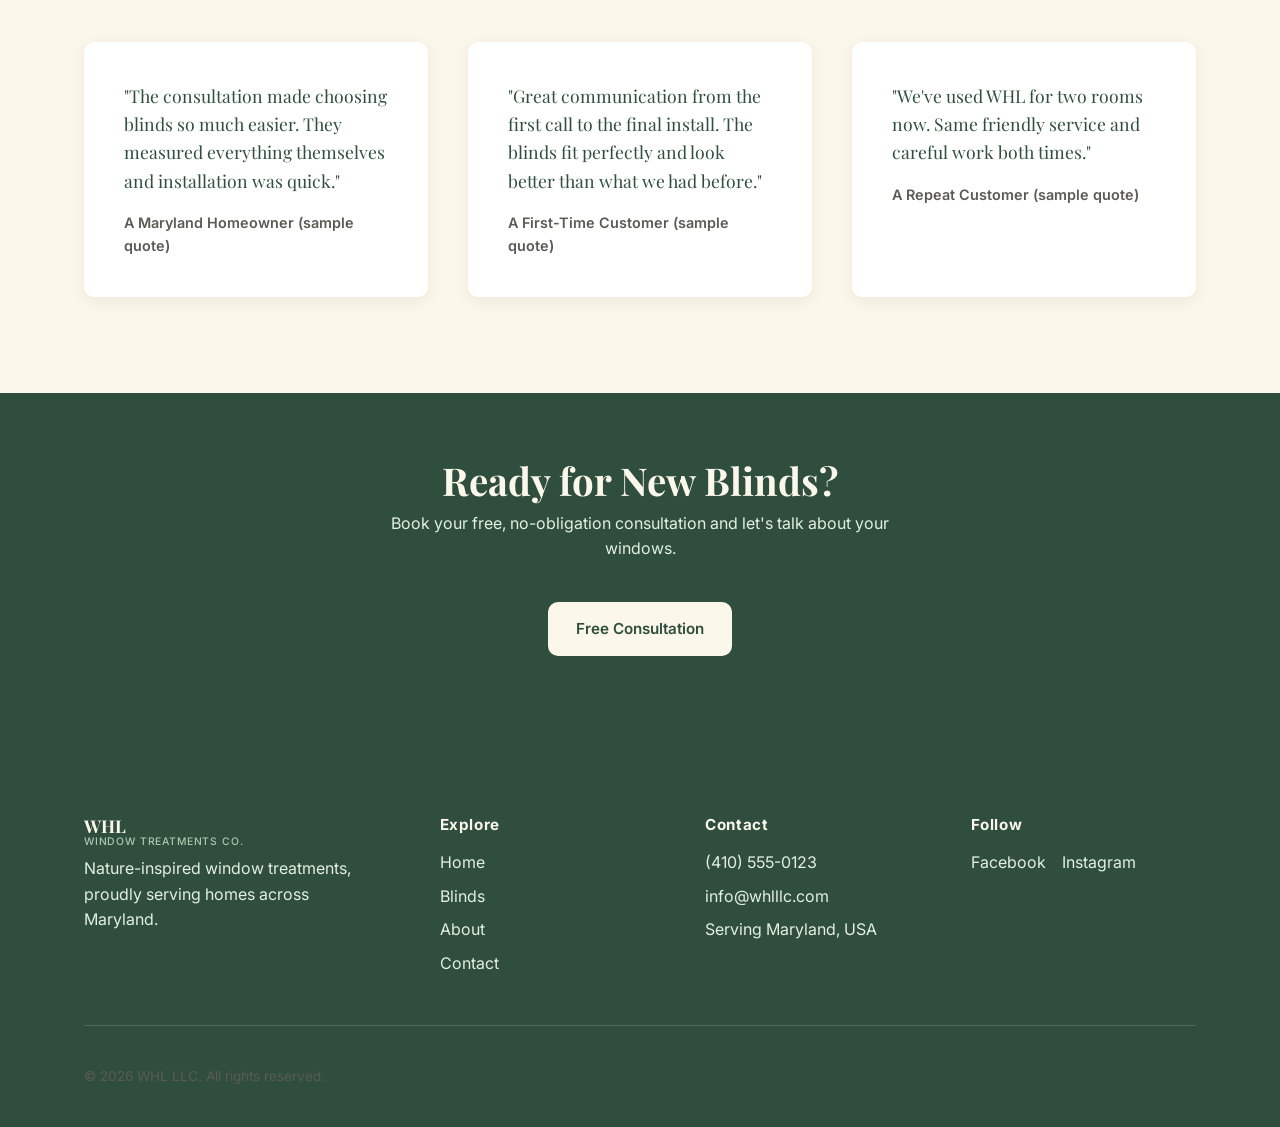
==== commit d32e8605: "Text Deleted in all pages" ====
--- a/index.html
+++ b/index.html
@@ -317,7 +317,6 @@
       </div>
       <div class="footer-bottom">
         <p>&copy; 2026 WHL LLC. All rights reserved.</p>
-        <p>Placeholder contact details. Replace before launch. See docs/README.md.</p>
       </div>
     </div>
   </footer>
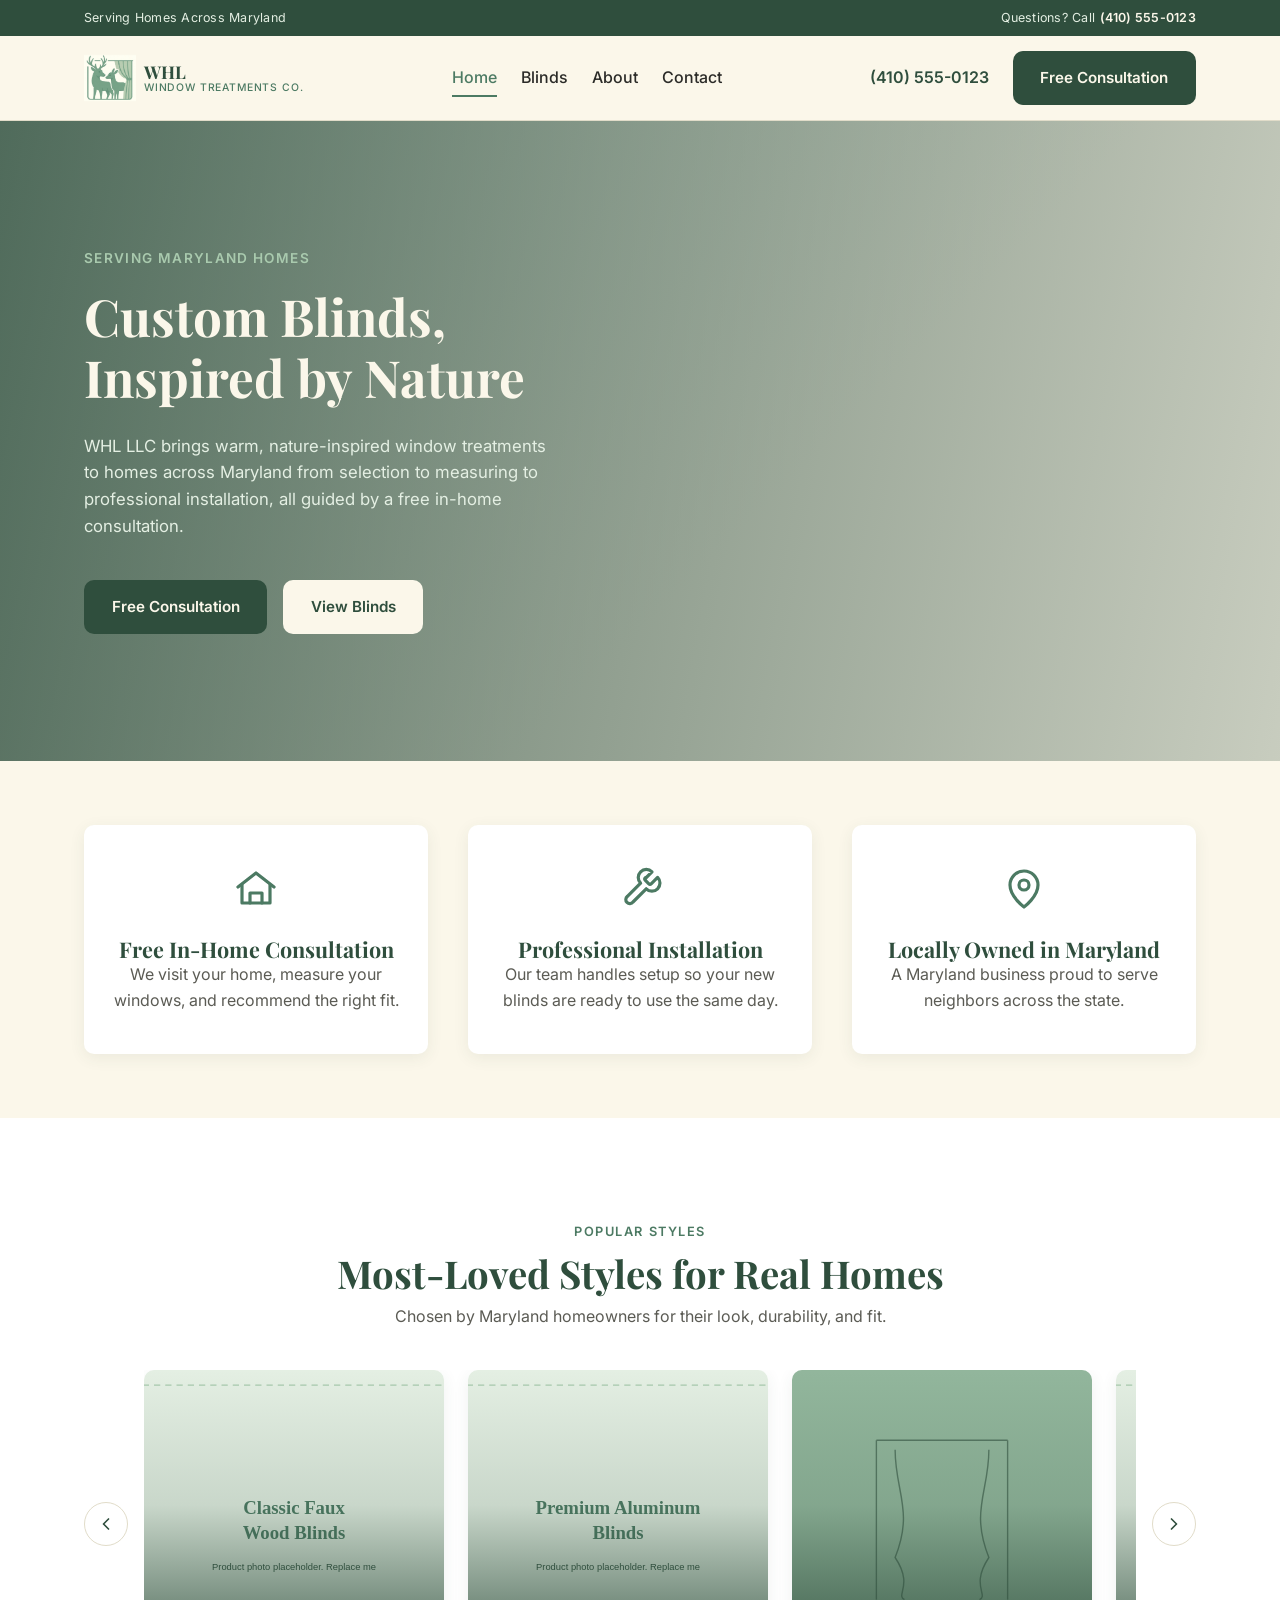
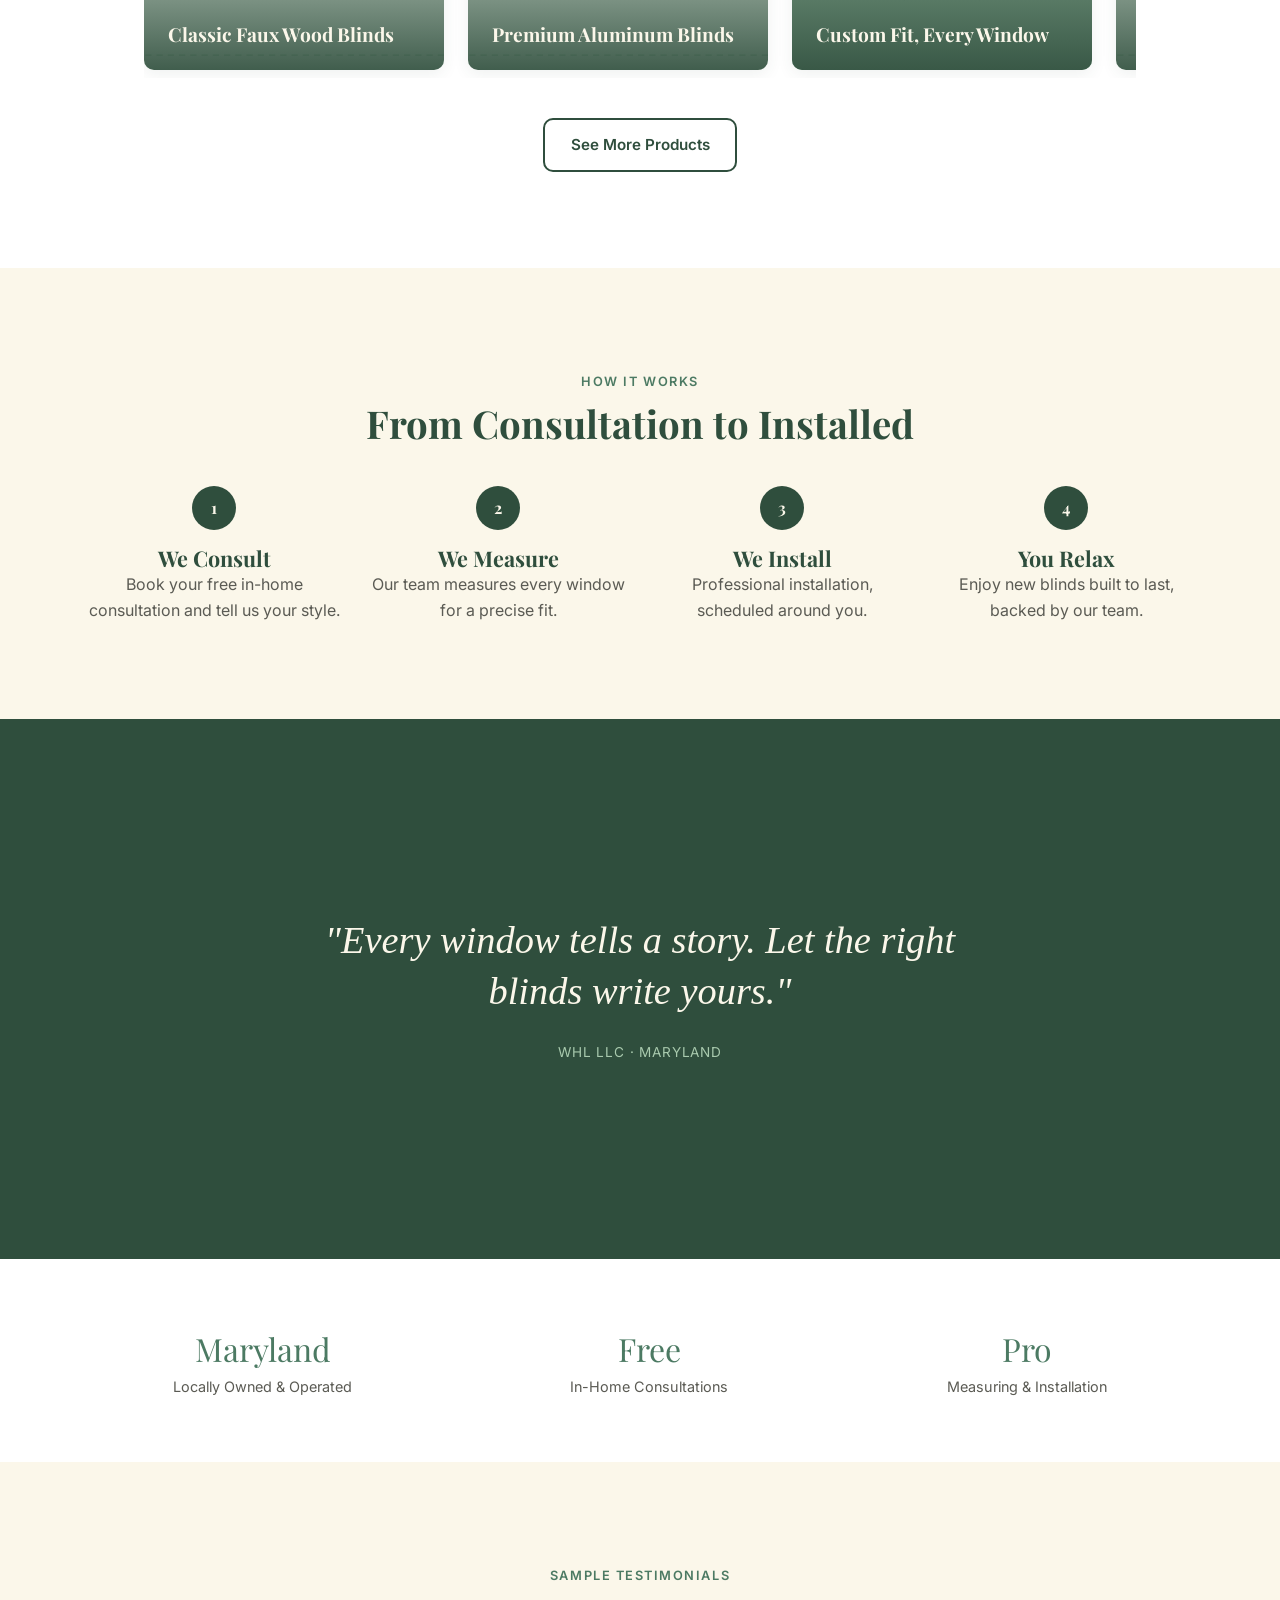
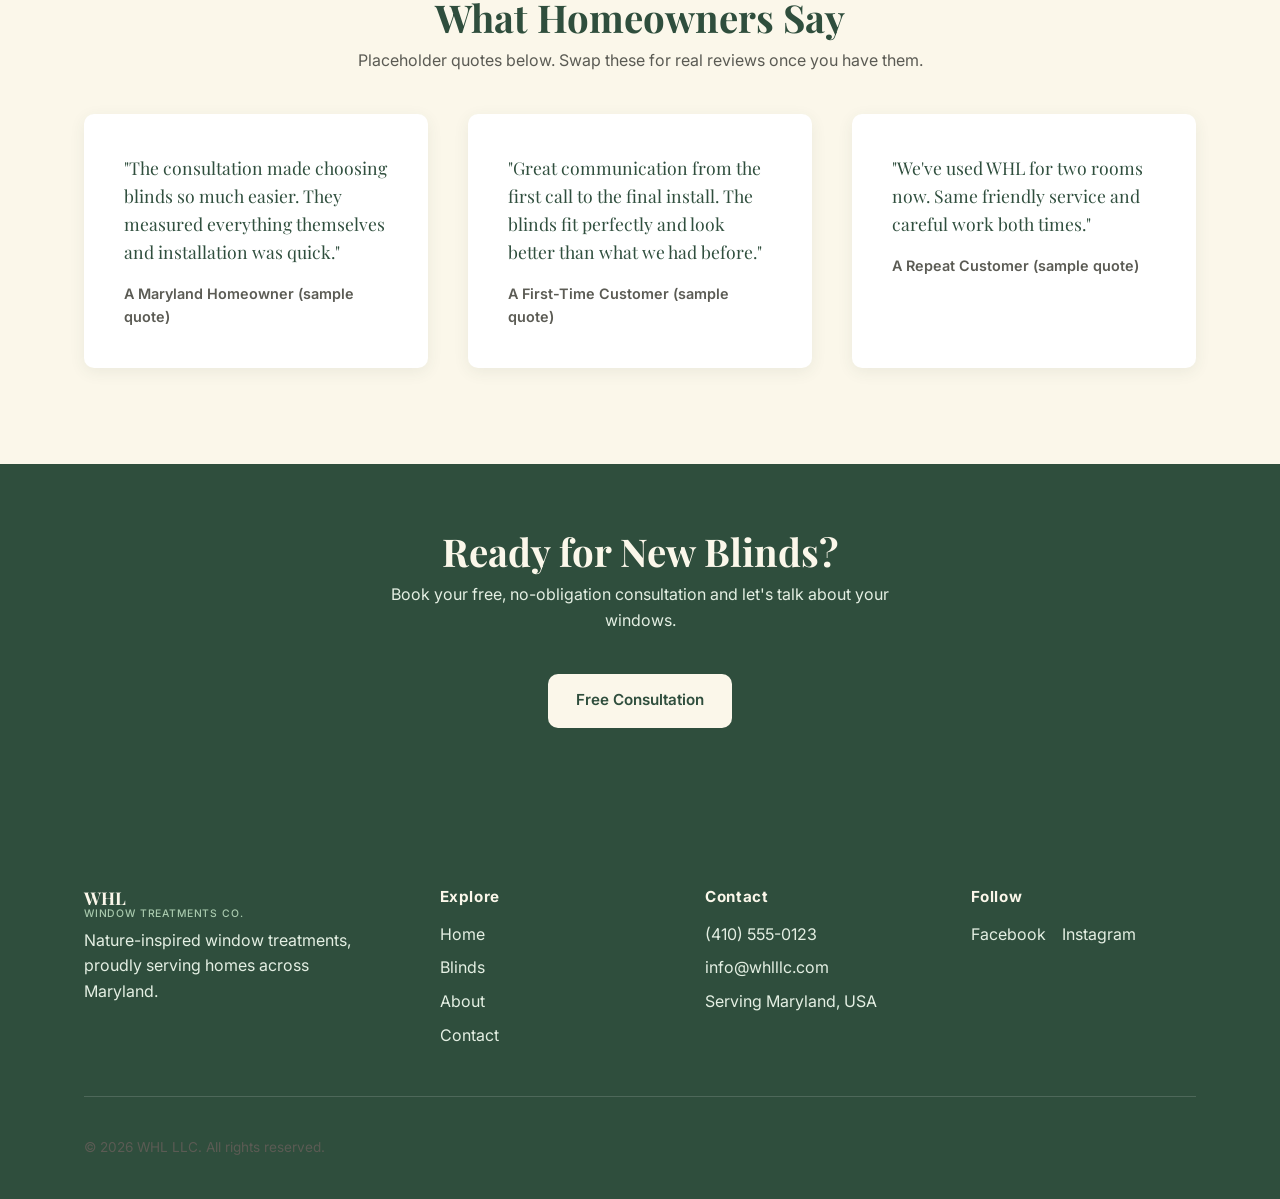
==== commit d9b9ec54: "Add icons, FAQ accordion, and expand catalog while waiting on client content - Add simple line icons" ====
--- a/index.html
+++ b/index.html
@@ -104,14 +104,23 @@
     <section class="section section--tight">
       <div class="container grid grid--3">
         <div class="card tile-card">
+          <svg class="tile-card__icon" viewBox="0 0 24 24" fill="none" stroke="currentColor" stroke-width="1.6" stroke-linecap="round" stroke-linejoin="round">
+            <path d="M3 11l9-7 9 7" /><path d="M5 10v9h14v-9" /><path d="M9 19v-5h6v5" />
+          </svg>
           <h3>Free In-Home Consultation</h3>
           <p>We visit your home, measure your windows, and recommend the right fit.</p>
         </div>
         <div class="card tile-card">
+          <svg class="tile-card__icon" viewBox="0 0 24 24" fill="none" stroke="currentColor" stroke-width="1.6" stroke-linecap="round" stroke-linejoin="round">
+            <path d="M14.7 6.3a1 1 0 0 0 0 1.4l1.6 1.6a1 1 0 0 0 1.4 0l3.1-3.1a4 4 0 0 1-5.7 5.7l-6.6 6.6a2 2 0 1 1-2.8-2.8l6.6-6.6a4 4 0 0 1 5.7-5.7l-3.1 3.1z" />
+          </svg>
           <h3>Professional Installation</h3>
           <p>Our team handles setup so your new blinds are ready to use the same day.</p>
         </div>
         <div class="card tile-card">
+          <svg class="tile-card__icon" viewBox="0 0 24 24" fill="none" stroke="currentColor" stroke-width="1.6" stroke-linecap="round" stroke-linejoin="round">
+            <path d="M12 21s-7-5.2-7-11a7 7 0 1 1 14 0c0 5.8-7 11-7 11z" /><circle cx="12" cy="10" r="2.5" />
+          </svg>
           <h3>Locally Owned in Maryland</h3>
           <p>A Maryland business proud to serve neighbors across the state.</p>
         </div>
--- a/css/styles.css
+++ b/css/styles.css
@@ -887,6 +887,58 @@
   color: var(--color-text-muted);
 }
 
+/* FAQ accordion, built on native <details>/<summary> so it works with
+   zero JavaScript (keyboard/screen-reader accessible for free). Used on
+   products.html; see docs/README.md, "Editing the FAQ", to edit or add
+   questions. */
+.faq-list {
+  max-width: 760px;
+  margin: 0 auto;
+  display: flex;
+  flex-direction: column;
+  gap: var(--space-sm);
+}
+
+.faq-item {
+  background-color: var(--color-white);
+  border: 1px solid var(--color-border);
+  border-radius: var(--radius);
+  padding: var(--space-sm) var(--space-md);
+}
+
+.faq-item__question {
+  display: flex;
+  align-items: center;
+  justify-content: space-between;
+  gap: var(--space-sm);
+  cursor: pointer;
+  font-weight: 600;
+  color: var(--color-deep);
+  list-style: none;
+  padding: var(--space-xs) 0;
+}
+
+.faq-item__question::-webkit-details-marker {
+  display: none;
+}
+
+.faq-item__question .faq-item__chevron {
+  flex-shrink: 0;
+  width: 20px;
+  height: 20px;
+  color: var(--color-forest);
+  transition: transform 0.2s ease;
+}
+
+.faq-item[open] .faq-item__chevron {
+  transform: rotate(180deg);
+}
+
+.faq-item__answer {
+  padding: var(--space-xs) 0 var(--space-sm);
+  color: var(--color-text-muted);
+}
+
 /* CTA band (used before footer to push "Free Consultation") */
 .cta-band {
   background-color: var(--color-deep);
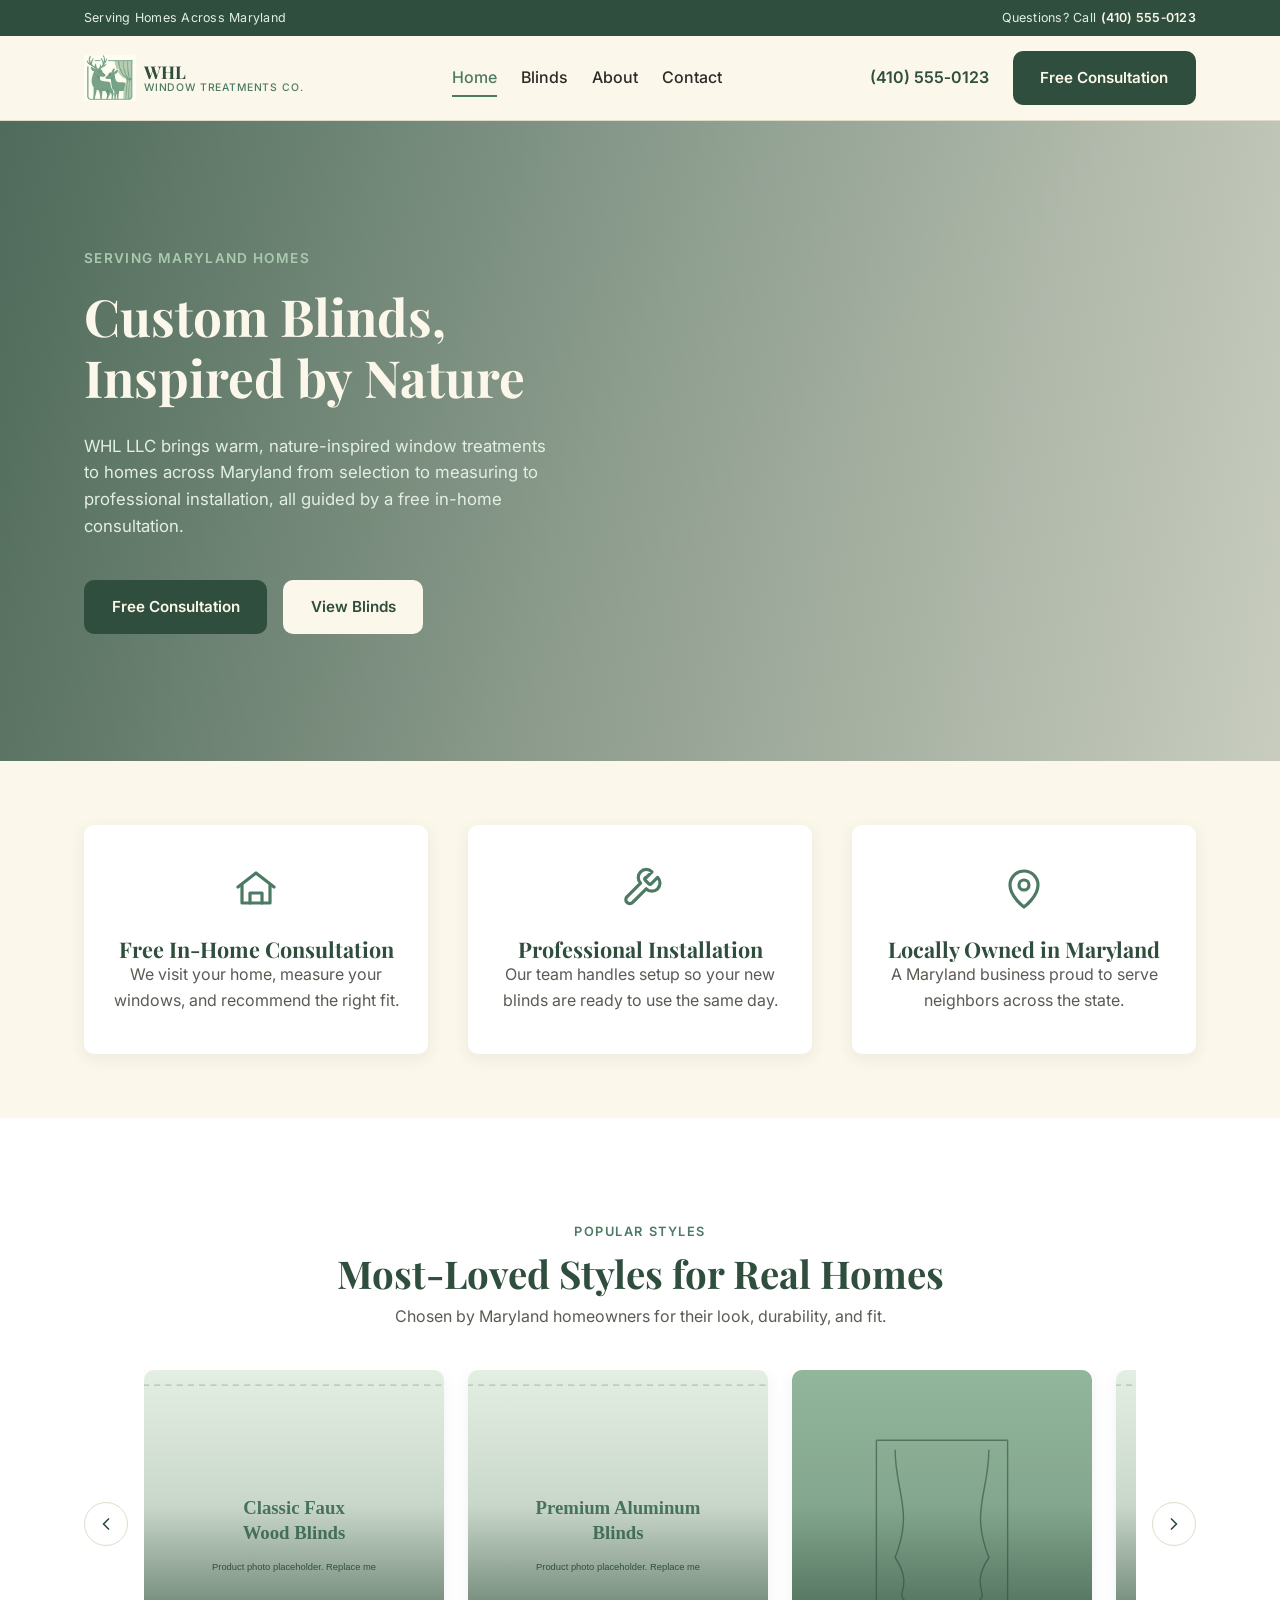
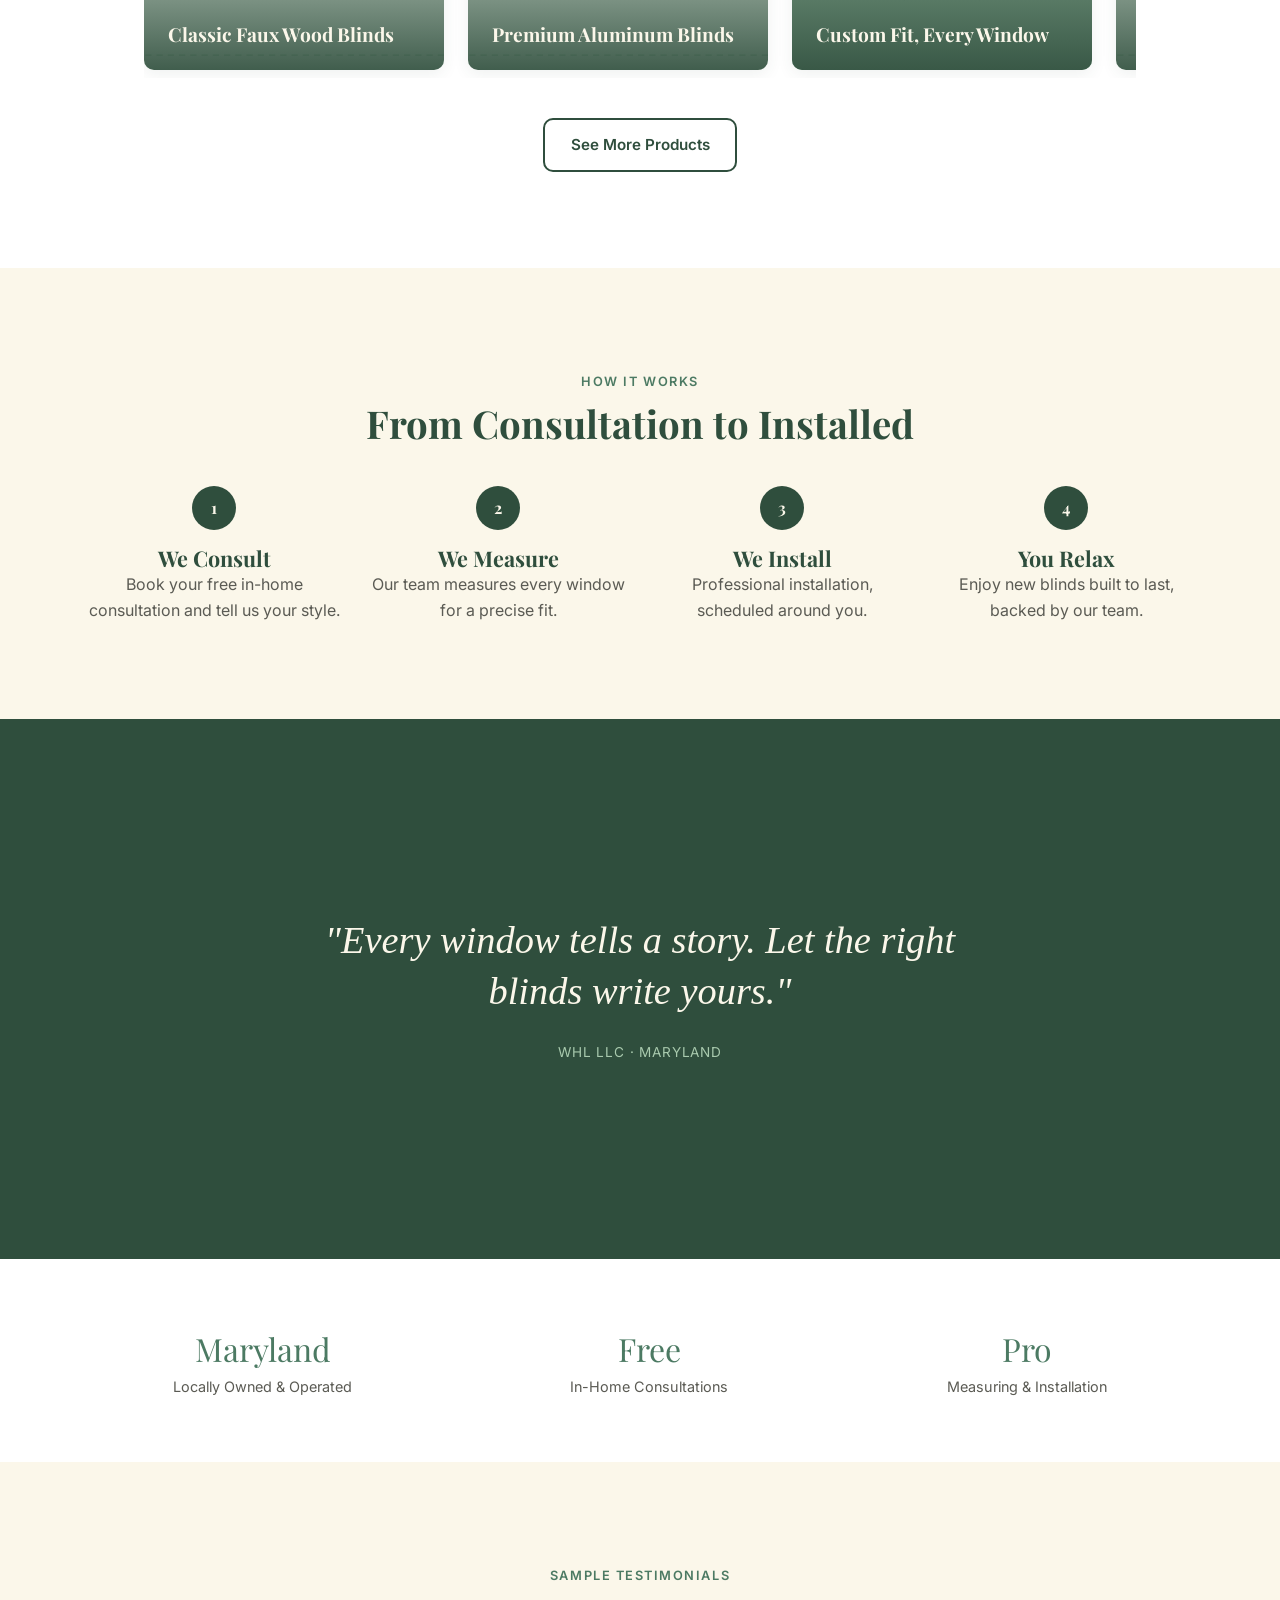
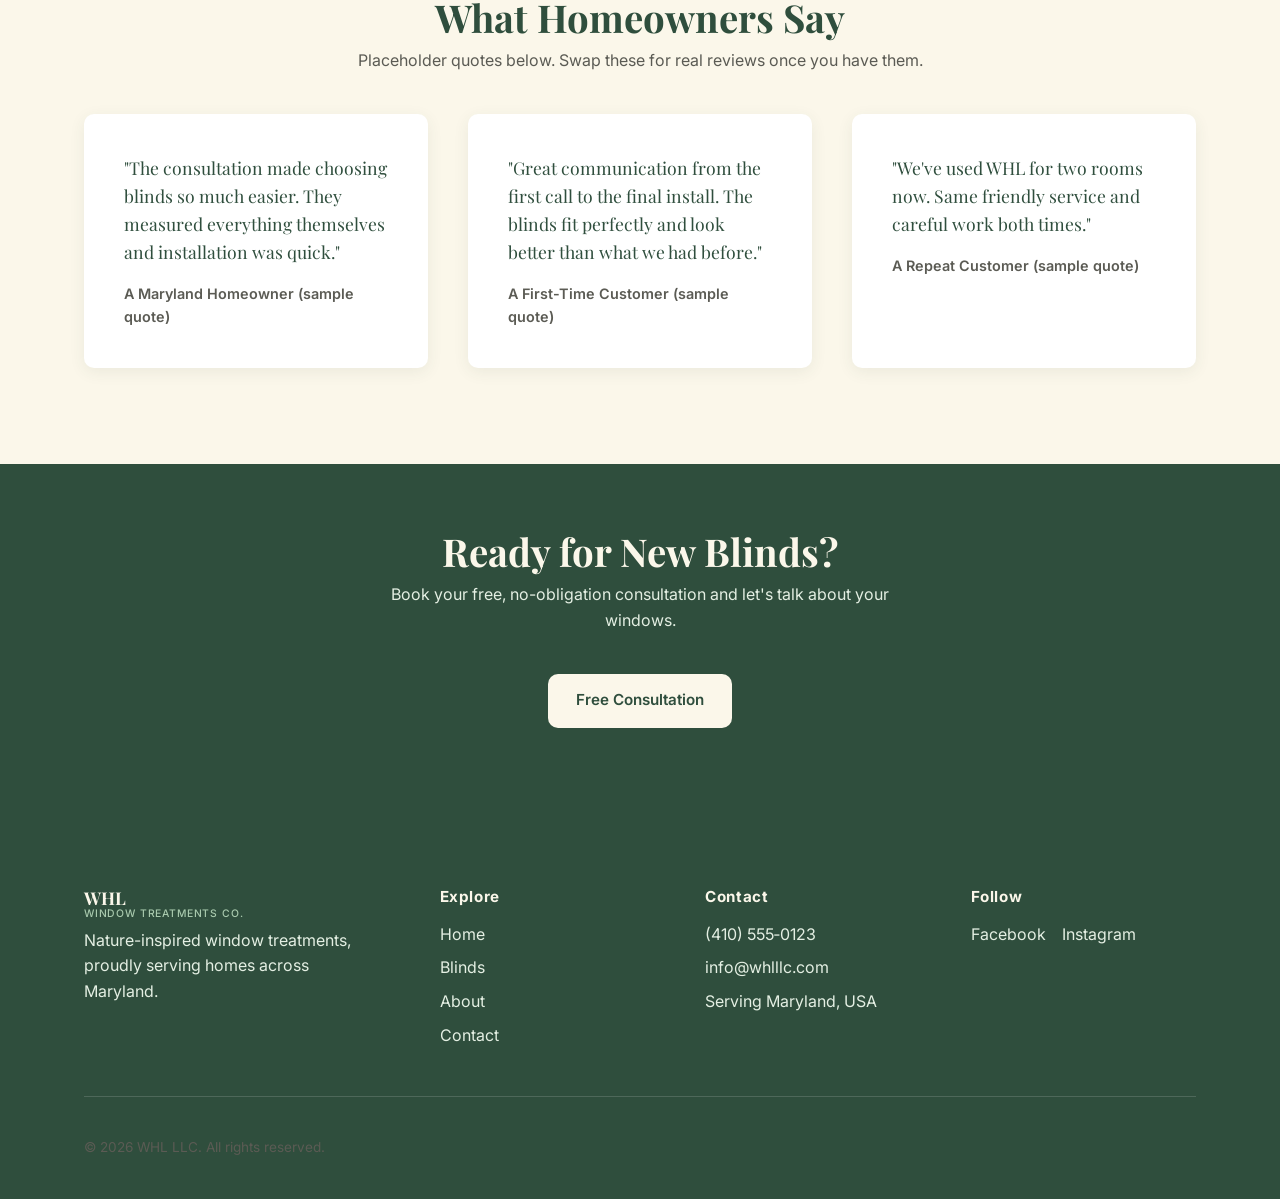
==== commit f6d75ef6: "Fix HTML issues and move inline styles into the stylesheet Ran the site through html-validate and fi" ====
--- a/index.html
+++ b/index.html
@@ -30,7 +30,7 @@
   <div class="topbar">
     <div class="container topbar__inner">
       <span>Serving Homes Across Maryland</span>
-      <span>Questions? Call <a href="tel:+14105550123">(410) 555-0123</a></span>
+      <span>Questions? Call <a href="tel:+14105550123">(410)&nbsp;555&#8209;0123</a></span>
     </div>
   </div>
 
@@ -47,12 +47,12 @@
           <li><a href="about.html">About</a></li>
           <li><a href="contact.html">Contact</a></li>
         </ul>
-          <a href="mailto:info@whlllc.com?subject=Free%20Consultation%20Request" class="btn btn--primary nav-cta-mobile">Free Consultation</a>
+        <a href="mailto:info@whlllc.com?subject=Free%20Consultation%20Request" class="btn btn--primary nav-cta-mobile">Free Consultation</a>
       </nav>
       <div class="header-actions">
-        <a href="tel:+14105550123" class="header-phone">(410) 555-0123</a>
+        <a href="tel:+14105550123" class="header-phone">(410)&nbsp;555&#8209;0123</a>
         <a href="mailto:info@whlllc.com?subject=Free%20Consultation%20Request" class="btn btn--primary">Free Consultation</a>
-        <button class="nav-toggle" aria-label="Toggle navigation" aria-expanded="false">
+        <button type="button" class="nav-toggle" aria-label="Toggle navigation" aria-expanded="false">
           <svg viewBox="0 0 24 24" fill="none" stroke="currentColor" stroke-width="2" stroke-linecap="round">
             <line x1="3" y1="6" x2="21" y2="6" /><line x1="3" y1="12" x2="21" y2="12" /><line x1="3" y1="18" x2="21" y2="18" />
           </svg>
@@ -159,7 +159,7 @@
             </svg>
           </button>
         </div>
-        <div style="text-align:center; margin-top: var(--space-lg);">
+        <div class="centered-action">
           <a href="products.html" class="btn btn--secondary">See More Products</a>
         </div>
       </div>
@@ -296,7 +296,7 @@
     <div class="container">
       <div class="footer-grid">
         <div class="footer-brand">
-          <div class="brand-text" style="color: var(--color-cream);">WHL <span style="color: var(--color-sage);">Window Treatments Co.</span></div>
+          <div class="brand-text">WHL <span>Window Treatments Co.</span></div>
           <p>Nature-inspired window treatments, proudly serving homes across Maryland.</p>
         </div>
         <div>
@@ -311,7 +311,7 @@
         <div>
           <h4>Contact</h4>
           <ul>
-            <li><a href="tel:+14105550123">(410) 555-0123</a></li>
+            <li><a href="tel:+14105550123">(410)&nbsp;555&#8209;0123</a></li>
             <li><a href="mailto:info@whlllc.com">info@whlllc.com</a></li>
             <li>Serving Maryland, USA</li>
           </ul>
--- a/css/styles.css
+++ b/css/styles.css
@@ -11,7 +11,8 @@
      7. Cards (product cards, tile cards)
      8. Process steps / trust strip / testimonials
      9. Footer
-    10. Responsive breakpoints
+    10. One-off page components (About/Contact specifics)
+    11. Responsive breakpoints
 
    This is one shared stylesheet used by every page (index, products, about,
    contact) so a change here updates the whole site at once.
@@ -1013,7 +1014,77 @@
 }
 
 /* -------------------------------------------------------------------------
-   10. Responsive breakpoints
+   10. One-off page components
+   Small, page-specific classes that replace inline styles, keeping all
+   presentation in this one file (see docs/ARCHITECTURE.md).
+   ------------------------------------------------------------------------- */
+
+/* Footer wordmark: reuses .brand-text but recolored for the dark footer
+   background (index/products/about/contact footers all use this). */
+.footer-brand .brand-text {
+  color: var(--color-cream);
+}
+
+.footer-brand .brand-text span {
+  color: var(--color-sage);
+}
+
+/* Centers a single call-to-action link/button below a section
+   (used under the homepage's featured styles carousel). */
+.centered-action {
+  text-align: center;
+  margin-top: var(--space-lg);
+}
+
+/* Vertically centers a two-column grid's content (About page intro). */
+.grid--middle {
+  align-items: center;
+}
+
+/* Adds spacing above body paragraphs that follow a heading, and
+   between consecutive paragraphs (About page intro text). */
+.text-stack h2 + p,
+.text-stack p + p {
+  margin-top: var(--space-sm);
+}
+
+/* A photo styled like a framed card: rounded corners, shadow, capped
+   width, centered (About page logo/photo). */
+.framed-image {
+  border-radius: var(--radius);
+  box-shadow: var(--shadow-card);
+  max-width: 420px;
+  margin: 0 auto;
+  display: block;
+}
+
+/* A .card used to hold a form, with its own padding (Contact page). */
+.form-card {
+  padding: var(--space-lg);
+}
+
+.form-card h2 {
+  margin-bottom: var(--space-md);
+}
+
+/* The "Other Ways to Reach Us" contact list (Contact page). */
+.contact-info p {
+  margin-top: var(--space-sm);
+}
+
+.contact-info ul {
+  margin-top: var(--space-md);
+  display: flex;
+  flex-direction: column;
+  gap: var(--space-sm);
+}
+
+.contact-info strong {
+  color: var(--color-deep);
+}
+
+/* -------------------------------------------------------------------------
+   11. Responsive breakpoints
    ------------------------------------------------------------------------- */
 @media (max-width: 960px) {
   .grid--4 {
